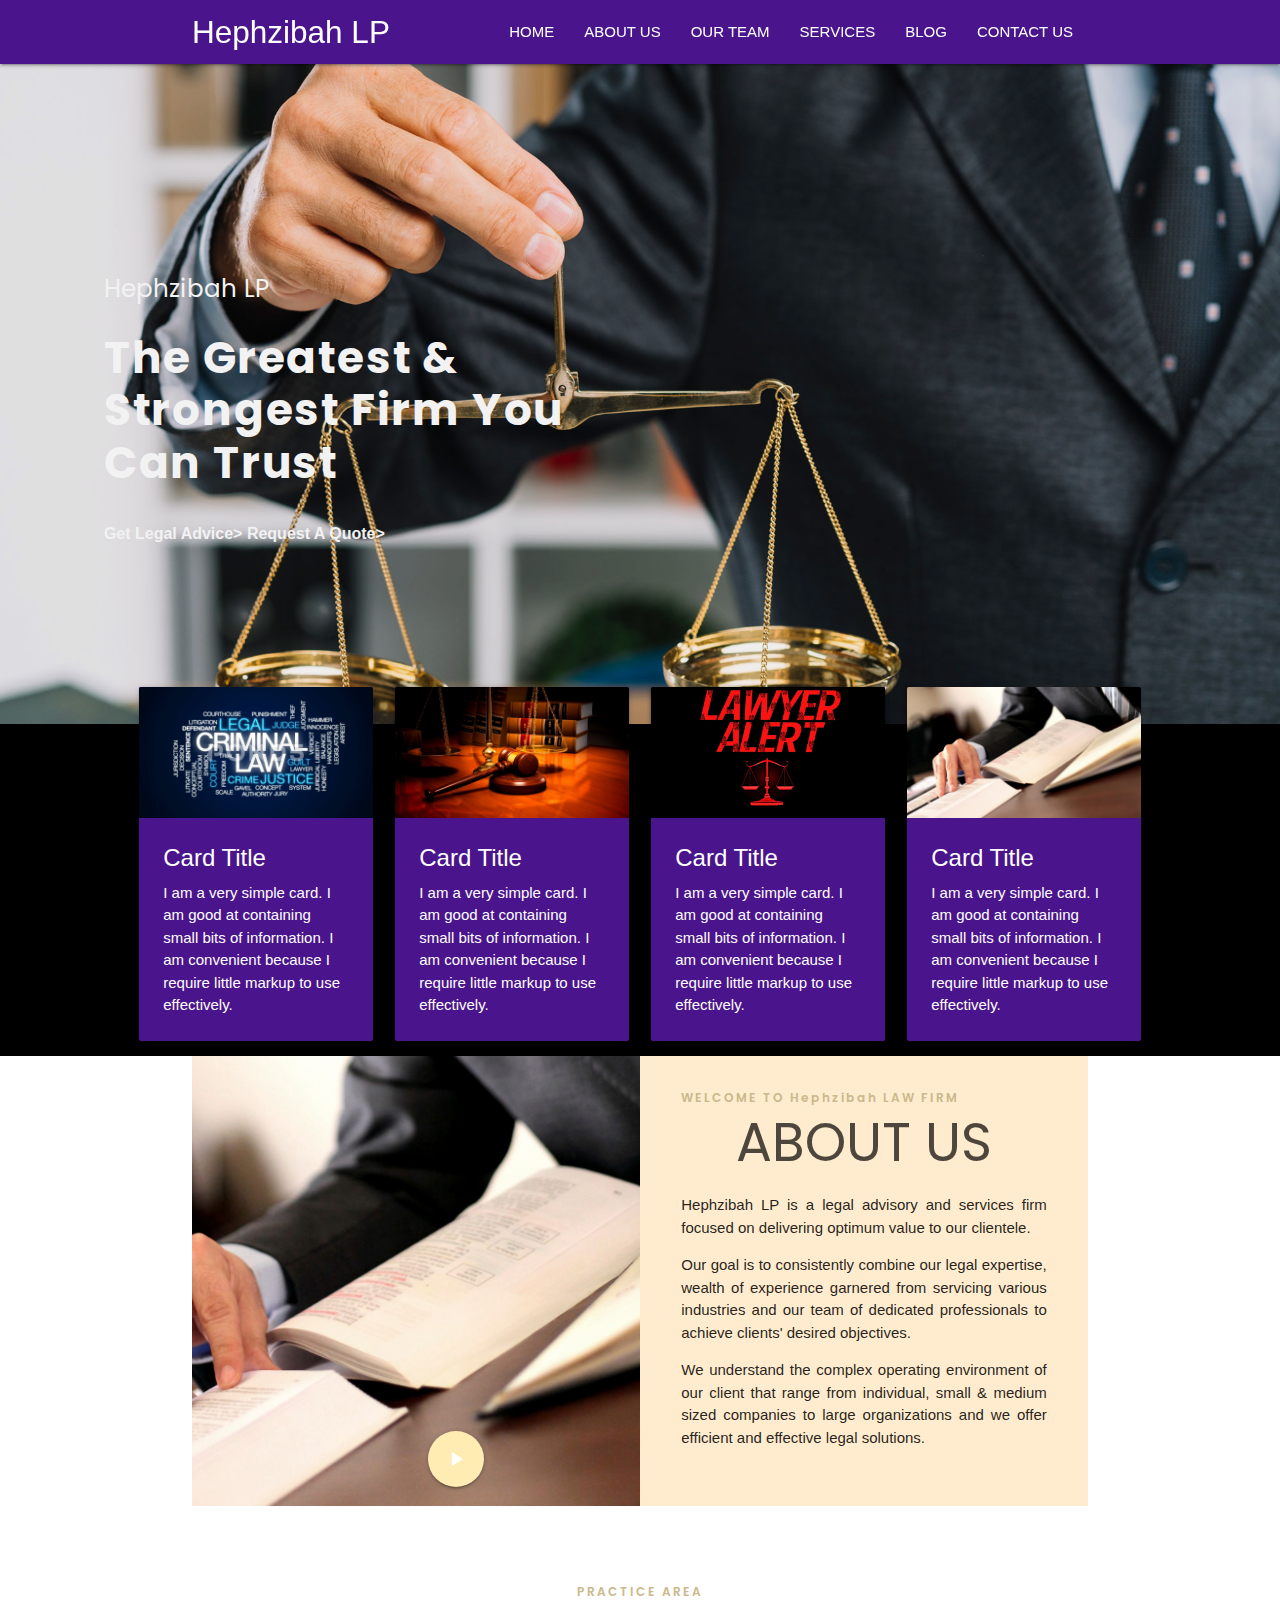
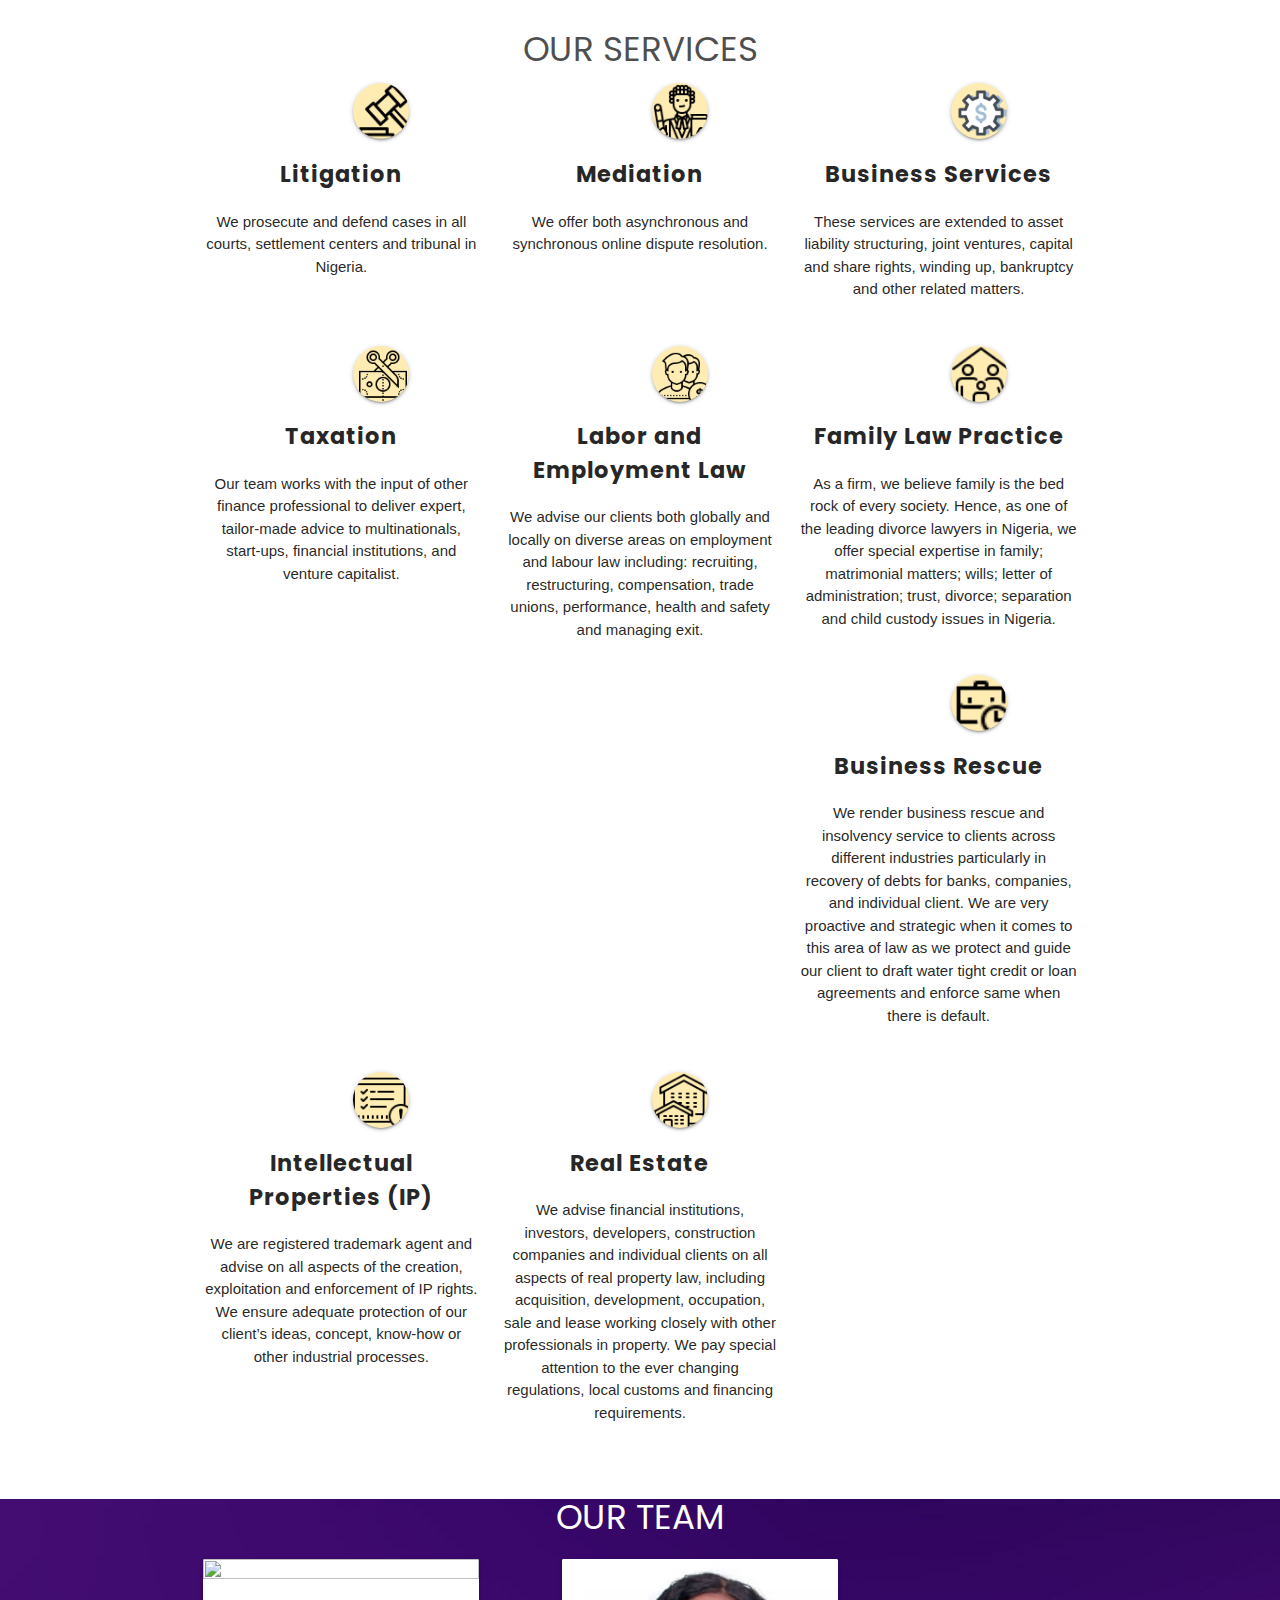
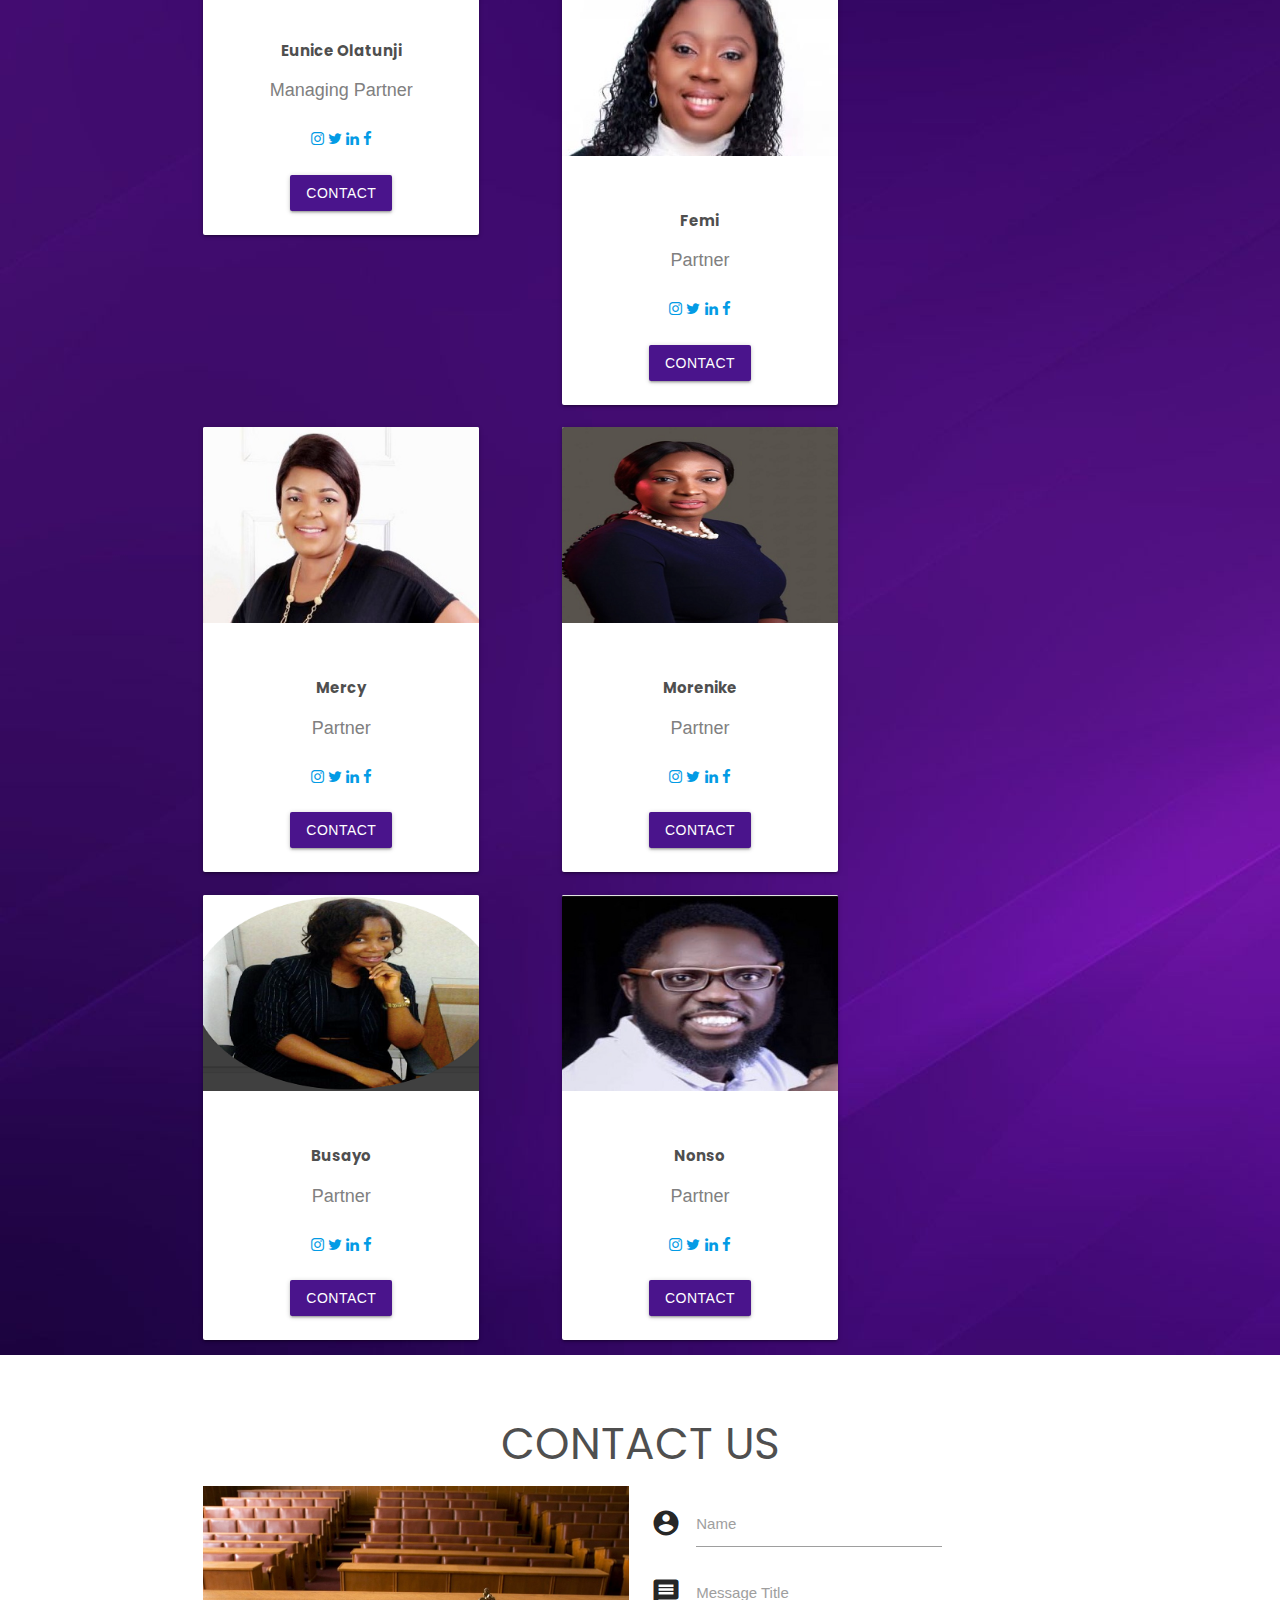
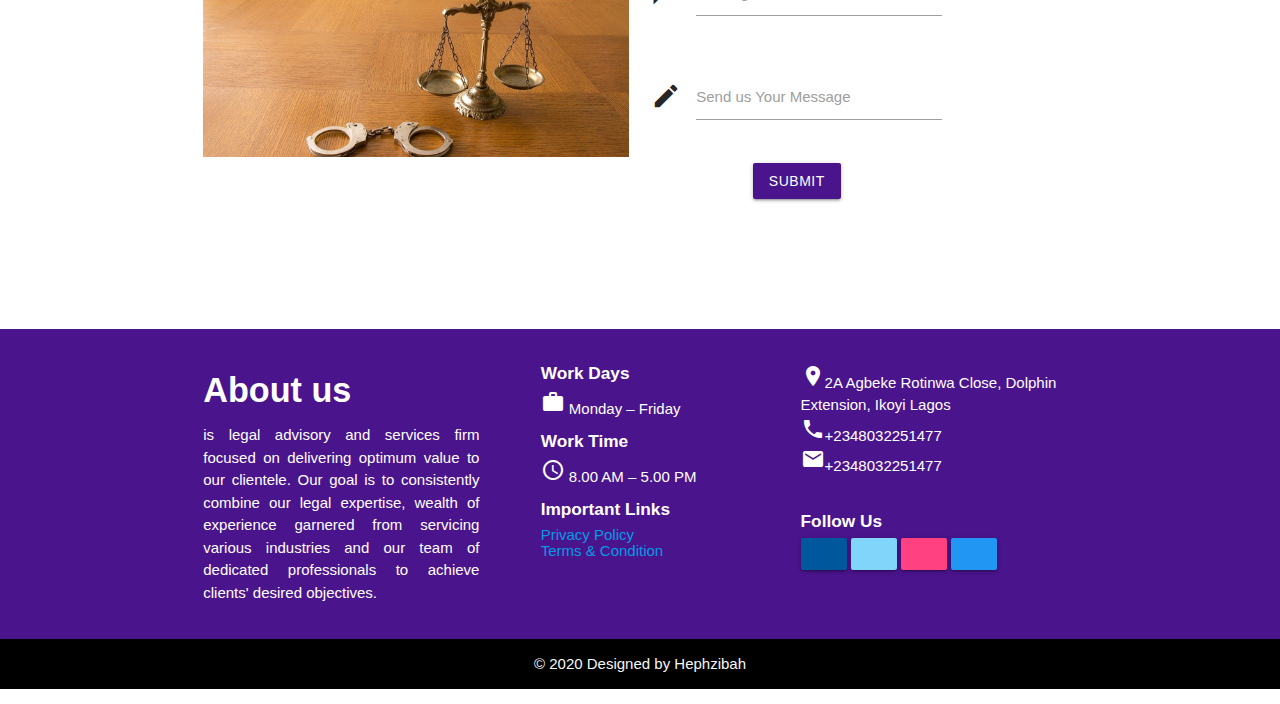
==== index.html @ b4ff2aa0 "name change" ====
<!DOCTYPE html>
<html lang="en">
<head>
    <meta charset="UTF-8">
    <meta name="viewport" content="width=device-width, initial-scale=1.0">
    <title>Hephzibah LP</title>

    <link rel="stylesheet" href="https://cdnjs.cloudflare.com/ajax/libs/materialize/1.0.0/css/materialize.min.css">
    <link href="https://fonts.googleapis.com/icon?family=Material+Icons" rel="stylesheet">
    <!-- <link href="https://fonts.googleapis.com/css?family=Roboto:300,400,500,700" rel="stylesheet"> -->
    <link rel="stylesheet" href="https://use.fontawesome.com/releases/v5.4.1/css/all.css" integrity="sha384-5sAR7xN1Nv6T6+dT2mhtzEpVJvfS3NScPQTrOxhwjIuvcA67KV2R5Jz6kr4abQsz" crossorigin="anonymous">
    <link rel="stylesheet" href="style.css">
    <link rel="stylesheet" href="https://cdnjs.cloudflare.com/ajax/libs/font-awesome/4.7.0/css/font-awesome.min.css">
</head>
<body>
    <!--nav header-->
    <div class="navbar-fixed">
        <nav class="#4a148c purple darken-4">
            <div class="nav-wrapper container">
                <a href="#!" class="brand-logo">Hephzibah LP</a>
                <a href="#" data-target="mobile-demo" class="sidenav-trigger "><i class="material-icons">menu</i></a>
                <ul id="nav-mobile" class="right hide-on-med-and-down">
                    <li><a href="#">HOME</a></li>
                    <li><a href="#">ABOUT US</a></li>
                    <li><a href="#">OUR TEAM </a></li>
                    <li><a href="#">SERVICES</a></li>
                    <li><a href="#">BLOG</a></li>
                    <li><a href="#">CONTACT US</a></li>

                </ul>
            </div>
            <!--nav-extended-->
            <!-- <div class="nav-content container">
                <ul >
                  <li><a href="#test1"><i class="material-icons">location-on</i></a></li>
                  
                </ul>
              </div> -->
        </nav>
    </div>
<!--sidenav menu-->
    <ul id="mobile-demo" class="sidenav #f3e5f5 purple lighten-5 grey-text">
        <li><a href="#">HOME</a></li>
        <li><a href="#">ABOUT US</a></li>
        <li><a href="#">OUR TEAM </a></li>
        <li><a href="#">SERVICES</a></li>
        <li><a href="#">BLOG</a></li>
        <li><a href="#">CONTACT US</a></li>
    </ul>

    <header>
        <div class="overlay">
        </div>
        <div class="row">
            <div class="col s12 m12 l6 left-align">
                <div class="subheading white-text">
                <h5 >Hephzibah LP</h5>
                <h3 id="subhead">The Greatest & Strongest Firm You Can Trust</h3>
            </div>

            <h5 class="quote white-text">Get Legal Advice>    <span>Request A Quote> </span></h5>
            
            </div>
        </div> 

    <!--section: for address and contacts-->
    </header>

    <section id="adds"> 

        <div class="row" id="cost">
            <div class="col s12 m12 l3">
                <div class="card #4a148c purple darken-4">
                    <div class="card-image">
                        <img src="img/criminal.jpg" width="2%">
                      </div>
                    <div class="card-content white-text">
                       <span class="card-title">Card Title</span>
                        <p>I am a very simple card. I am good at containing small bits of information.
                        I am convenient because I require little markup to use effectively.</p>
                      </div>
                </div>
           
            </div>

            <div class="col s12 m12 l3">
                <div class="card #4a148c purple darken-4">
                    <div class="card-image">
                        <img src="img/stamp.jpg" width="2%">
                      </div>
                    <div class="card-content white-text">
                        
                          <span class="card-title">Card Title</span>
                        <p>I am a very simple card. I am good at containing small bits of information.
                        I am convenient because I require little markup to use effectively.</p>
                      </div>
                </div>
            </div>

            <div class="col s12 m12 l3">
                <div class="card #4a148c purple darken-4">
                    <div class="card #4a148c purple darken-4">
                        <div class="card-image">
                            <img src="img/lawyer.jpg" width="2%">
                          </div>
                        <div class="card-content white-text">
                            
                              <span class="card-title">Card Title</span>
                            <p>I am a very simple card. I am good at containing small bits of information.
                            I am convenient because I require little markup to use effectively.</p>
                          </div>
                    </div>
                </div>

            </div>

            <div class="col s12 m12 l3">
                <div class="card #4a148c purple darken-4">
                    <div class="card-image">
                        <img src="img/hez2.jpg" width="2%">
                      </div>
                    <div class="card-content white-text">
                        <span class="card-title">Card Title</span>
                        <p>I am a very simple card. I am good at containing small bits of information.
                        I am convenient because I require little markup to use effectively.</p>
                      </div>
                </div>
            </div>
        </div>
    </section>


    <section class="section scrollspy" id="about">

        <div class="row container">
            <div class="col s12 m6 l6 " id="test">
                <a class="btn-floating btn-large waves-effect waves-light  #ffecb3 amber lighten-4 hoverable" id="media"><i class="material-icons">play_arrow</i></a>
            <!-- <p>Hi, I'm a web developer, passionate about creating and developing web interfaces.  I have months of experience in this area of work, with quality projects.</p>          -->
            <!-- <div class=""><img src="img/back.jpg" alt="" class="responsive-img hoverable" width="100%" class="center-align"></div> -->
            </div>
            
            <div class="col s12 m6 l6 " id="test2" >
                <div id="about2">
                <div id="sub"><span>WELCOME TO  Hephzibah LAW FIRM <span></div>
                <div id="about3" class="center-align"><h2>ABOUT US</h2></div>   
                
                <p id="paragraph" >Hephzibah LP is a legal advisory and services firm focused on delivering optimum value to our clientele. </p>

                <p id="paragraph">Our goal is to consistently combine our legal expertise, wealth of experience garnered from servicing various industries and our team of dedicated professionals to achieve clients' desired objectives.</p>
                
                <p id="paragraph">We understand the complex operating environment of our client that range from individual, small & medium sized companies to large organizations and we offer efficient and effective legal solutions.</p>
                
                <!-- <div ><span id="lower" > <img src="img/lawyer.png" width="30px", height="30px" > <img src="img/icons8-law-100.png" width="30px", height="30px"> <img src="img/bail.png" width="30px", height="30px"></span></div> -->
            </div>
            
            </div>

            
        </div>
    </section>

    <section>
        <div class="container center-align" id="practice" ><p>PRACTICE AREA <span></p> </div>
            <div class="container center-align" id="practice2" ><h4>OUR SERVICES</h4></div> 
            <div class="row container">
                <div class="col s12 m6 l4 job" >
                    <a class="btn-floating btn-large waves-effect waves-light #ffecb3 amber lighten-4 center-align" id="jobs"><img src="img/trial.png" width="60px", height="60px" ></a>
                    <p id="job-title">Litigation</p>
                    <!-- <p>The Firm’s Dispute Management and Resolution team is comprised  of seasoned advocates and our focus and approach are strategically aimed at meeting our clients’ needs and goal. We prosecute and defend cases in all courts, settlement centers and tribunal in Nigeria. </p>
                    <p>We always consider the option of obtaining a commercially favorable settlement for the client, hence matters that can be resolved outside courtroom are resolved through mediation and or arbitration as the case may dictate.  A fairly large amount of cases are resolved by negotiated settlement. We work to ensure that  disputes arising from the business commercial activities and family related matters are resolved with minimal expenditure of time and financial resources by our clients.</p> -->
                    <p id="paragraph2">We prosecute and defend cases in all courts, settlement centers and tribunal in Nigeria. </p>
                </div>

                <div class="col s12 m6 l4 job">
                    <a class="btn-floating btn-large waves-effect waves-light #ffecb3 amber lighten-4 center-align" id="jobs"><img src="img/lawyer.png" width="60px", height="60px" ></a>
                    <p id="job-title">Mediation </p>
                    <p id="paragraph2">We offer both asynchronous and synchronous online dispute resolution.</p>
                </div>

                <div class="col s12 m6 l4 job">
                    <a class="btn-floating btn-large waves-effect waves-light #ffecb3 amber lighten-4 center-align" id="jobs"><img src="img/business.png" width="60px", height="60px" ></a>
                    <p id="job-title">Business Services</p>
                    <p id="paragraph2">These services are extended to asset liability structuring, joint ventures, capital and share rights, winding up, bankruptcy and other related matters.</p>
                </div>

                <div class="col s12 m6 l4 job">
                    <a class="btn-floating btn-large waves-effect waves-light #ffecb3 amber lighten-4 center-align" id="jobs"><img src="img/tax.png" width="60px", height="60px" ></a>
                    <p id="job-title">Taxation</p>
                    <p id="paragraph2">Our team works with the input of other finance professional to deliver expert, tailor-made advice to multinationals, start-ups, financial institutions, and venture capitalist. </p>
                </div>

                <div class="col s12 m6 l4 job">
                    <a class="btn-floating btn-large waves-effect waves-light #ffecb3 amber lighten-4 center-align" id="jobs"><img src="img/employment.png" width="60px", height="60px" ></a>
                    <p id="job-title">Labor and Employment Law</p>
                    <p id="paragraph2">We advise our clients both globally and locally on diverse areas on employment and labour law including: recruiting, restructuring, compensation, trade unions, performance, health and safety and managing exit. </p>
                </div>

                <div class="col s12 m6 l4 job">
                    <a class="btn-floating btn-large waves-effect waves-light #ffecb3 amber lighten-4 center-align" id="jobs"><img src="img/family.png" width="60px", height="60px" ></a>
                    <p id="job-title">Family Law Practice</p>
                    <p id="paragraph2">As a firm, we believe family is the bed rock of every society. Hence, as one of the leading divorce lawyers in Nigeria,  we offer special expertise in family; matrimonial matters; wills; letter of administration; trust, divorce; separation and child custody issues in Nigeria.  </p>
                </div>

                <div class="col s12 m6 l4 job">
                    <a class="btn-floating btn-large waves-effect waves-light #ffecb3 amber lighten-4 center-align" id="jobs"><img src="img/businesss_rescue.png" width="60px", height="60px" ></a>
                    <p id="job-title">Business Rescue</p>
                    <p id="paragraph2">We render business rescue and insolvency service to clients across different industries particularly in recovery of debts for banks, companies, and individual client.  We are very proactive and strategic when it comes to this area of law as we protect and guide our client to draft water tight credit or loan agreements and enforce same when there is default. </p>
                </div>

                <div class="col s12 m6 l4 job">
                    <a class="btn-floating btn-large waves-effect waves-light #ffecb3 amber lighten-4 center-align" id="jobs"><img src="img/intellectual_property.png" width="60px", height="60px" ></a>
                    <p id="job-title">Intellectual Properties (IP)</p>
                    <p id="paragraph2">We are registered trademark agent and advise on all aspects of the creation, exploitation and enforcement of IP rights. We ensure adequate protection of our client’s ideas, concept, know-how or other industrial processes.</p>
                </div>
               
                <div class="col s12 m6 l4 job">
                    <a class="btn-floating btn-large waves-effect waves-light #ffecb3 amber lighten-4 center-align" id="jobs"><img src="img/real_estate.png" width="60px", height="60px" ></a>
                    <p id="job-title">Real Estate</p>
                    <p id="paragraph2">We advise financial institutions, investors, developers, construction companies and individual clients on all aspects of real property law, including acquisition, development, occupation, sale and lease working closely with other professionals in property. We pay special attention to the ever changing regulations, local customs and financing requirements. </p>
                </div>
            </div>

</section>

<section id="team">

    <div class="container center-align white-text" id="practice2"  ><h4>OUR TEAM</h4></div> 
    <div class="row container">
        <div class="col s12 l4" id="card1">
            <div class="card">
                <div class="card-image">
                    <img src="img/eunice.JPG" alt="" id="photo">
                </div>
                <div class="card-content">
                    
                    <p id="practice2">Eunice Olatunji</p>
                    <p class="title">Managing Partner</p>
                    <div style="margin: 24px 0;">
                        <a href="#"><i class="fa fa-instagram social" aria-hidden="true"></i></a> 
                        <a href="#"><i class="fa fa-twitter"></i></a>  
                        <a href="#"><i class="fa fa-linkedin"></i></a>  
                        <a href="#"><i class="fa fa-facebook"></i></a> 
                    </div>
                    <p class="btn #4a148c purple darken-4">Contact</p>
                </div>
                

            </div>
        </div>

        <div class="col s12 l4" id="card1">
            <div class="card">
                <div class="card-image">
                    <img src="img/eunice.jpg" alt=""  id="photo">
                </div>
                <div class="card-content">
                    
                    <p id="practice2">Femi</p>
                    <p class="title">Partner</p>
                    <div style="margin: 24px 0;">
                        <a href="#"><i class="fa fa-instagram social" aria-hidden="true"></i></a> 
                        <a href="#"><i class="fa fa-twitter"></i></a>  
                        <a href="#"><i class="fa fa-linkedin"></i></a>  
                        <a href="#"><i class="fa fa-facebook"></i></a> 
                    </div>
                    <p class="btn #4a148c purple darken-4">Contact</p>
                </div>
                

            </div>
        </div>


        <div class="col s12 l4" id="card1">
            <div class="card">
                <div class="card-image">
                    <img src="img/mercy.jpeg" alt=""  id="photo">
                </div>
                <div class="card-content">
                    
                    <p id="practice2">Mercy</p>
                    <p class="title">Partner</p>
                    <div style="margin: 24px 0;">
                        <a href="#"><i class="fa fa-instagram social" aria-hidden="true"></i></a> 
                        <a href="#"><i class="fa fa-twitter"></i></a>  
                        <a href="#"><i class="fa fa-linkedin"></i></a>  
                        <a href="#"><i class="fa fa-facebook"></i></a> 
                    </div>
                    <p class="btn #4a148c purple darken-4">Contact</p>
                </div>
                

            </div>
        </div>


        <div class="col s12 l4" id="card1">
            <div class="card">
                <div class="card-image">
                    <img src="img/another.png" alt=""  id="photo">
                </div>
                <div class="card-content">
                    
                    <p id="practice2">Morenike</p>
                    <p class="title">Partner</p>
                    <div style="margin: 24px 0;">
                        <a href="#"><i class="fa fa-instagram social" aria-hidden="true"></i></a> 
                        <a href="#"><i class="fa fa-twitter"></i></a>  
                        <a href="#"><i class="fa fa-linkedin"></i></a>  
                        <a href="#"><i class="fa fa-facebook"></i></a> 
                    </div>
                    <p class="btn #4a148c purple darken-4">Contact</p>
                </div>
                

            </div>
        </div>

        <div class="col s12 l4" id="card1">
            <div class="card">
                <div class="card-image">
                    <img src="img/busayo.png" alt=""  id="photo">
                </div>
                <div class="card-content">
                    
                    <p id="practice2">Busayo</p>
                    <p class="title">Partner</p>
                    <div style="margin: 24px 0;">
                        <a href="#"><i class="fa fa-instagram social" aria-hidden="true"></i></a> 
                        <a href="#"><i class="fa fa-twitter"></i></a>  
                        <a href="#"><i class="fa fa-linkedin"></i></a>  
                        <a href="#"><i class="fa fa-facebook"></i></a> 
                    </div>
                    <p class="btn #4a148c purple darken-4">Contact</p>
                </div>
                

            </div>
        </div>

        <div class="col s12 l4" id="card1">
            <div class="card">
                <div class="card-image">
                    <img src="img/nonso1.jpeg" alt=""  id="photo">
                </div>
                <div class="card-content">
                    
                    <p id="practice2">Nonso</p>
                    <p class="title">Partner</p>
                    <div style="margin: 24px 0;">
                        <a href="#"><i class="fa fa-instagram social" aria-hidden="true"></i></a> 
                        <a href="#"><i class="fa fa-twitter"></i></a>  
                        <a href="#"><i class="fa fa-linkedin"></i></a>  
                        <a href="#"><i class="fa fa-facebook"></i></a> 
                    </div>
                    <p class="btn #4a148c purple darken-4">Contact</p>
                </div>
                

            </div>
        </div>

    </div>

</section>

<!-- <section  id="about" class="section scrollspy" id="blog">
    <div class="container">
       <h3 class="center-align white-text"> Blog Post</h3>
   
               <div class="row">
   
                   <div class="col s12 m6 l6"> 
                   <img src="img/court.jpg" width="70%"> </br>
                    <h5> <a href="#" class="black-text">Blog Post 1: A sneak peek into real estate in Nigeria </a></h5>
               
                   </div>
   
   
                   <div class="col s12 m6 l6"> 
                   <img src="img/hp2.jpg" width="70%"> </br>
                    <h5> <a href="#" class="black-text">Blog Post 2: How to Maintain your New Space </a></h5>
               
                   </div>
                   
           </div>
    
    </div>
   
   </section> -->



<section class="section scrollspy" id="contact">

    <div class="row container">
        <div class="container center">
        <div id="practice2"><h3>CONTACT US</h3></div>

        </div>
        <div class="col s12 m6 l6 ">
          <div class=""><img src="img/court.jpg" alt="" class="responsive-img hoverable" width="100%" height="100%" ></div> <br/>
        </div>
    

        <form action="add.php" method="POST">
            <div class="row container">
                    <div class="input-field col s12 l6 container">
                    <i class="material-icons prefix">account_circle</i>
                    <input name="title" type="text" value="">
                    <label for="first_name">Name</label>
                    
                    <div class="row">
                        <div class="input-field col s11 l12">
                            <i class="material-icons prefix">message</i>
                        <input name="message_title" type="text" value="">
                        <label for="text">Message Title</label>
                        </div>
                    </div>

                    <!-- <div class="row">
                        <div class="input-field col s11 l12">
                            <i class="material-icons prefix">build</i>
                        <input name="project" type="text" value="">
                        <label for="text">Project</label>
                        </div>
                    </div> -->
                    
                    <div class="row">
                        <div class="input-field col s11 l12">
                            <i class="material-icons prefix">mode_edit</i>
                            <input name="message" class="materialize-textarea" value=""></input>
                            <label for="textarea1">Send us Your Message</label>
                        </div>
                    </div>
                    <div class="center" id="submit">
				<input type="submit" name="submit" value="Submit" class="btn #4a148c purple darken-4">
			</div>
                    <!-- <div class="container"><a class="waves-effect waves-light btn red"  name="submit" type="submit">SEND MESSAGE</a></div> -->
            </div>
        </form>
    
    </div>





</section>
<!--footer-->
<section class="section scrollspy">
    <footer class="page-footer #4a148c purple darken-4">
        <div class="container">
            <div class="row">
                <div class="col s6 m6 l4">
                    <h4 class="white-text"><b>About us</b></h4>
                    <p style="text-align: justify;">is legal advisory and services firm focused on delivering optimum value to our clientele. Our goal is to consistently combine our legal expertise, wealth of experience garnered from servicing various industries and our team of dedicated professionals to achieve clients' desired objectives.
                    </p>
                       

                </div>
                <div class="col l4  m6 s12" id="foot1">
                    <ul>
                        <h6><b> Work Days</b></h6> 
                        <i class="material-icons prefix" id="">work</i> 
                        <span>Monday – Friday</span>

                        <h6><b> Work Time</b></h6>
                        <i class="material-icons prefix" id="">access_time</i> 
                        <span>8.00 AM – 5.00 PM</span>

                        <h6><b>Important Links</b></h6>
                        <p style="line-height: 1px;"><a href="privacy.html">Privacy Policy</a></p>
                        <p style="line-height: 1px;"><a href="terms-condition.html">Terms & Condition</a></p>
                    </ul>
                    
                </div>
                

                <div class="col l4  m6 s12">
                    
                    <ul>
                    
                    <li><i class="material-icons prefix">place</i>2A Agbeke Rotinwa Close, Dolphin Extension, Ikoyi Lagos</li>
                    <li><i class="material-icons prefix">call</i>+2348032251477</li>
                    <li><i class="material-icons prefix">email</i>+2348032251477</li>
                    <br/>

                    <div class="">
                        <h6><b>Follow Us</b></h6>
                        <!-- <li><a class="waves-red waves-light btn social dropbox"><i class="fa fa-google"></i></a></li> -->
                        <button class="btn btn-small facebook waves-light #01579b light-blue darken-4" data-provider="facebook"><i class="fab fa-facebook-f"></i></button>
                        <button class="btn btn-small twitter #81d4fa light-blue lighten-3" data-provider="twitter"><i class="fab fa-twitter"></i></button>
                        <!-- <button class="btn google #d84315 deep-orange darken-3" data-provider="google"><i class="fab fa-google"></i></button> -->
                        <button class="btn btn-small instagram #ff4081 pink accent-2" data-provider="instagram"><i class="fab fa-instagram"></i></button>
                        <button class="btn btn-small linkedin #2196f3 blue" data-provider="linkedin"><i class="fab fa-linkedin"></i></button> <br/>         
                    </div>
                    </ul>
                </div>



            </div>
        </div>
    
        <div class="footer-copyright  black">
            <p class="grey-text text-lighten-4 container center-align"> © 2020 Designed by Hephzibah </p>
        </div>
    </footer>
</section>
<!--footer end-->


    <script src="https://code.jquery.com/jquery-3.3.1.min.js"></script>
        <!-- <script src="materialize/js/jquery.js"></script> -->
        <script src="https://cdnjs.cloudflare.com/ajax/libs/materialize/1.0.0/js/materialize.min.js"></script>
<script>
    // <!--Sidenav-->
  var elem = document.querySelector('.sidenav');
  var instance = new M.Sidenav(elem, {});

  // <!--slider-->
  document.addEventListener('DOMContentLoaded', function() {
    var elems = document.querySelectorAll('.slider');
    var instances = M.Slider.init(elems, {'indicators' : false});
  });

  

</script>
</body>
</html>
---- style.css ----
@import url('https://fonts.googleapis.com/css2?family=Poppins:wght@600&display=swap');

header{
    background-image: url(img/bg_1.jpg);
    background-size: cover;
    background-position: center;
    height: 660px;
    width: 100%;
    position: relative;
    

}
@media screen and (max-width: 670px) {
    header{
        min-height: 300px;
    }
}

.overlay {
    position: absolute;
    top: 0;
    left: 0;
    right: 0;
    bottom: 0;
    content: ' ';
    opacity: .05;
    background: black ;
}

.subheading {
    padding-top: 13rem;
    font-size: 16px;
    color: rgba(255,255,255,0.9); 
    font-family: 'Poppins', sans-serif;
    font-weight: 600;
    text-decoration: white;
    padding-left: 15%;
    padding-left: 15%;
  

}

#subhead{
    color: #fff;
    line-height: 1.2;
    font-weight: 700;
    font-family: "poppins", Arial, sans-serif;
    margin-bottom: 2.4rem;
    letter-spacing: 1.8px;

}

.quote {
    padding-left: 15%;
    font-size: medium;
    font-weight: bold;
}

#cost {
    padding-left: 10%;
    padding-right: 10%;
}

#adds {
    margin-top: -3em;
    background: black;
}
#test{
    background: url(img/hez2.jpg);
    background-size: cover;
    position: relative;
    background-repeat: no-repeat;
    background-position: center;
    height: 450px;
    width: 50%;
}

#test2{
    background-color: blanchedalmond;
    background-size: cover;
    position: relative;
    background-repeat: no-repeat;
    background-position: center;
    height: 450px;
    width: 50%;
    
}

@media (max-width: 991.98px) {
#test {
    height: 500px;
    width: 100% !important;
}
}

@media (max-width: 991.98px) {
    #test2 {
        height: 500px;
        width: 100% !important;
    }
    }
#about {
    padding:0;
    margin-top:-2em;
}

#about2{
    padding-left: 2em;
    padding-top: 2em;
    padding-right: 2em;
}

#sub{
    display: inline-block;
    color: #cbb88c;
    font-size: 12px;
    font-weight: 600;
    letter-spacing: 2px;
    position: relative;
    font-family: "poppins", Arial, sans-serif;
}

@media screen and (max-width: 670px) {
    #about3{
        font-size: 28px;
    }
}

#about3 {
    font-weight: 600;
    margin-bottom: 1rem;
    line-height: 1.5;
    color: rgba(0, 0, 0, 0.7);
    display: block;
    margin-block-start: 0.83em;
    margin-block-end: 0.83em;
    margin-inline-start: 0px;
    margin-inline-end: 0px;
    font-family: "poppins", Arial, sans-serif;
    margin-top: -2rem;
}

#services {
    margin-bottom: 20px;
    width: 50%;
    display: flex !important;
}

@media screen and (max-width: 670px) {
    #services{
        width: 100px;
    }
}

#paragraph {
    font-weight: "poppins", Arial, sans-serif;;
    /* line-height: 1.5px; */
    font-weight: 500;
    text-align: justify;


}


#lower {
    padding-bottom: 2em;
    text-align: right;
}

#media {
    margin-top: 25em;
    margin-left: 15em;
    color: #cbb88c;
}


@media screen and (max-width: 670px) {
    #media{
        margin-left: 10em;
    }
}

#practice {
    color: #cbb88c;
    font-size: 12px;
    font-weight: 600;
    letter-spacing: 2px;
    position: relative;
    font-family: "poppins", Arial, sans-serif;
    padding-top: 3rem;
}

#practice2 {
    font-weight: 700;
    margin-bottom: 1rem;
    line-height: 1.5;
    color: rgba(0, 0, 0, 0.7);
    display: block;
    /* margin-block-start: 0.83em;
    margin-block-end: 0.83em;
    margin-inline-start: 0px;
    margin-inline-end: 0px; */
    font-family: "poppins", Arial, sans-serif;
    margin-top: 2rem;
}

#jobs {
    margin-left: 10em;
    margin-right: 3em;
    /* margin-bottom: 20px; */
    
    
}

.job{
    margin-bottom: 2em;
    margin-left: 2em;
}

#job-title {
    font-family: "poppins", Arial, sans-serif;
    letter-spacing: 1px;
    font-weight: 500;
    text-align: center;
    /* text-decoration: bold; */
    text-align: center !important;
    display: block;
    font-size: 1.5em;
    margin-block-start: 0.83em;
    margin-block-end: 0.83em;
    margin-inline-start: 0px;
    margin-inline-end: 0px;
    font-weight: bold;

}

#paragraph2 {
    font-weight: "poppins", Arial, sans-serif;;
    /* line-height: 1.5px; */
    font-weight: 500;
    text-align: center;



}

#card1 {
    /* box-shadow: 0 4px 8px 0 rgba(0, 0, 0, 0.2); */
    max-width: 300px;
    margin: auto;
    text-align: center;
    font-family: arial;
    margin-right: 4em;
    margin-right: 4em;
    max-height: 500px;
  }
  
  .title {
    color: grey;
    font-size: 18px;
  }

  #photo {
    width: 100%;
    height: 100%
  }

  #submit {
      padding-bottom: 3em;
  }

  #team {
      background: url(img/bac2.jpg);
  }

  #foot1 {
      padding-left: 50px;
  }
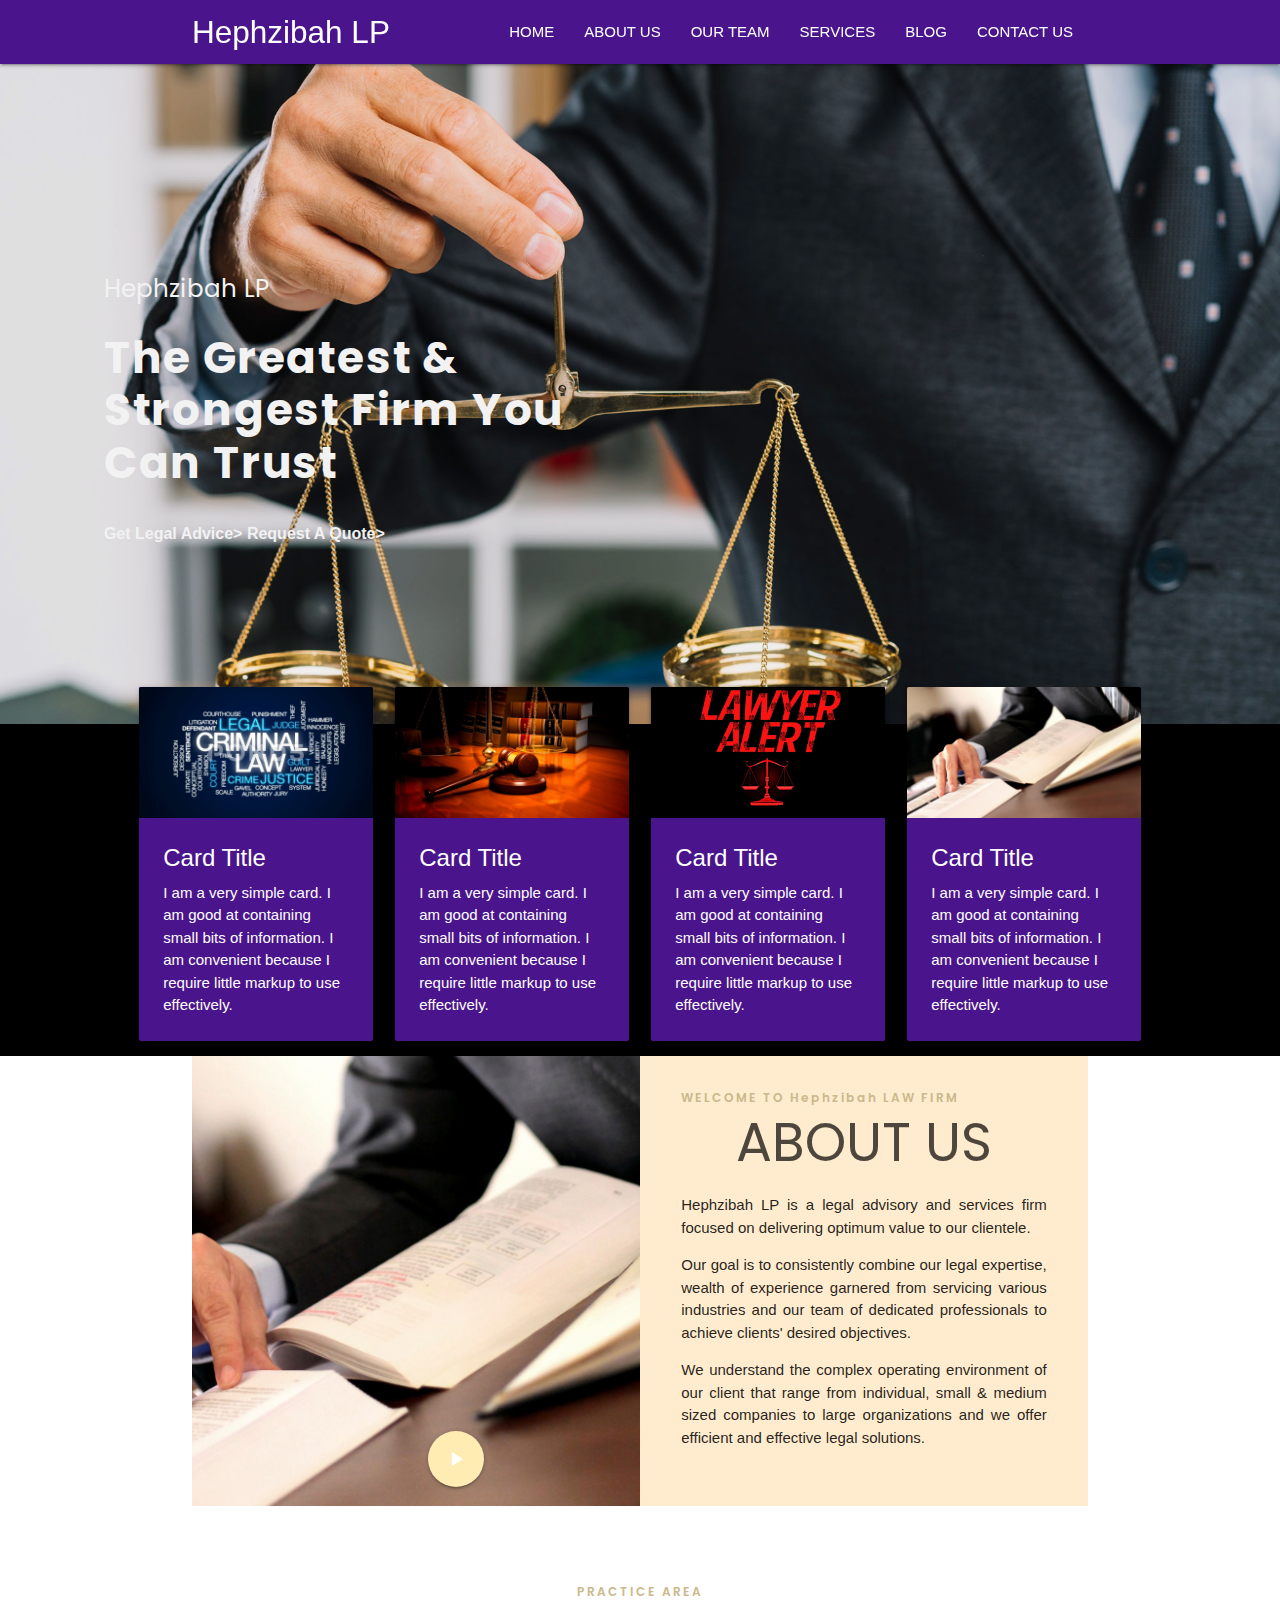
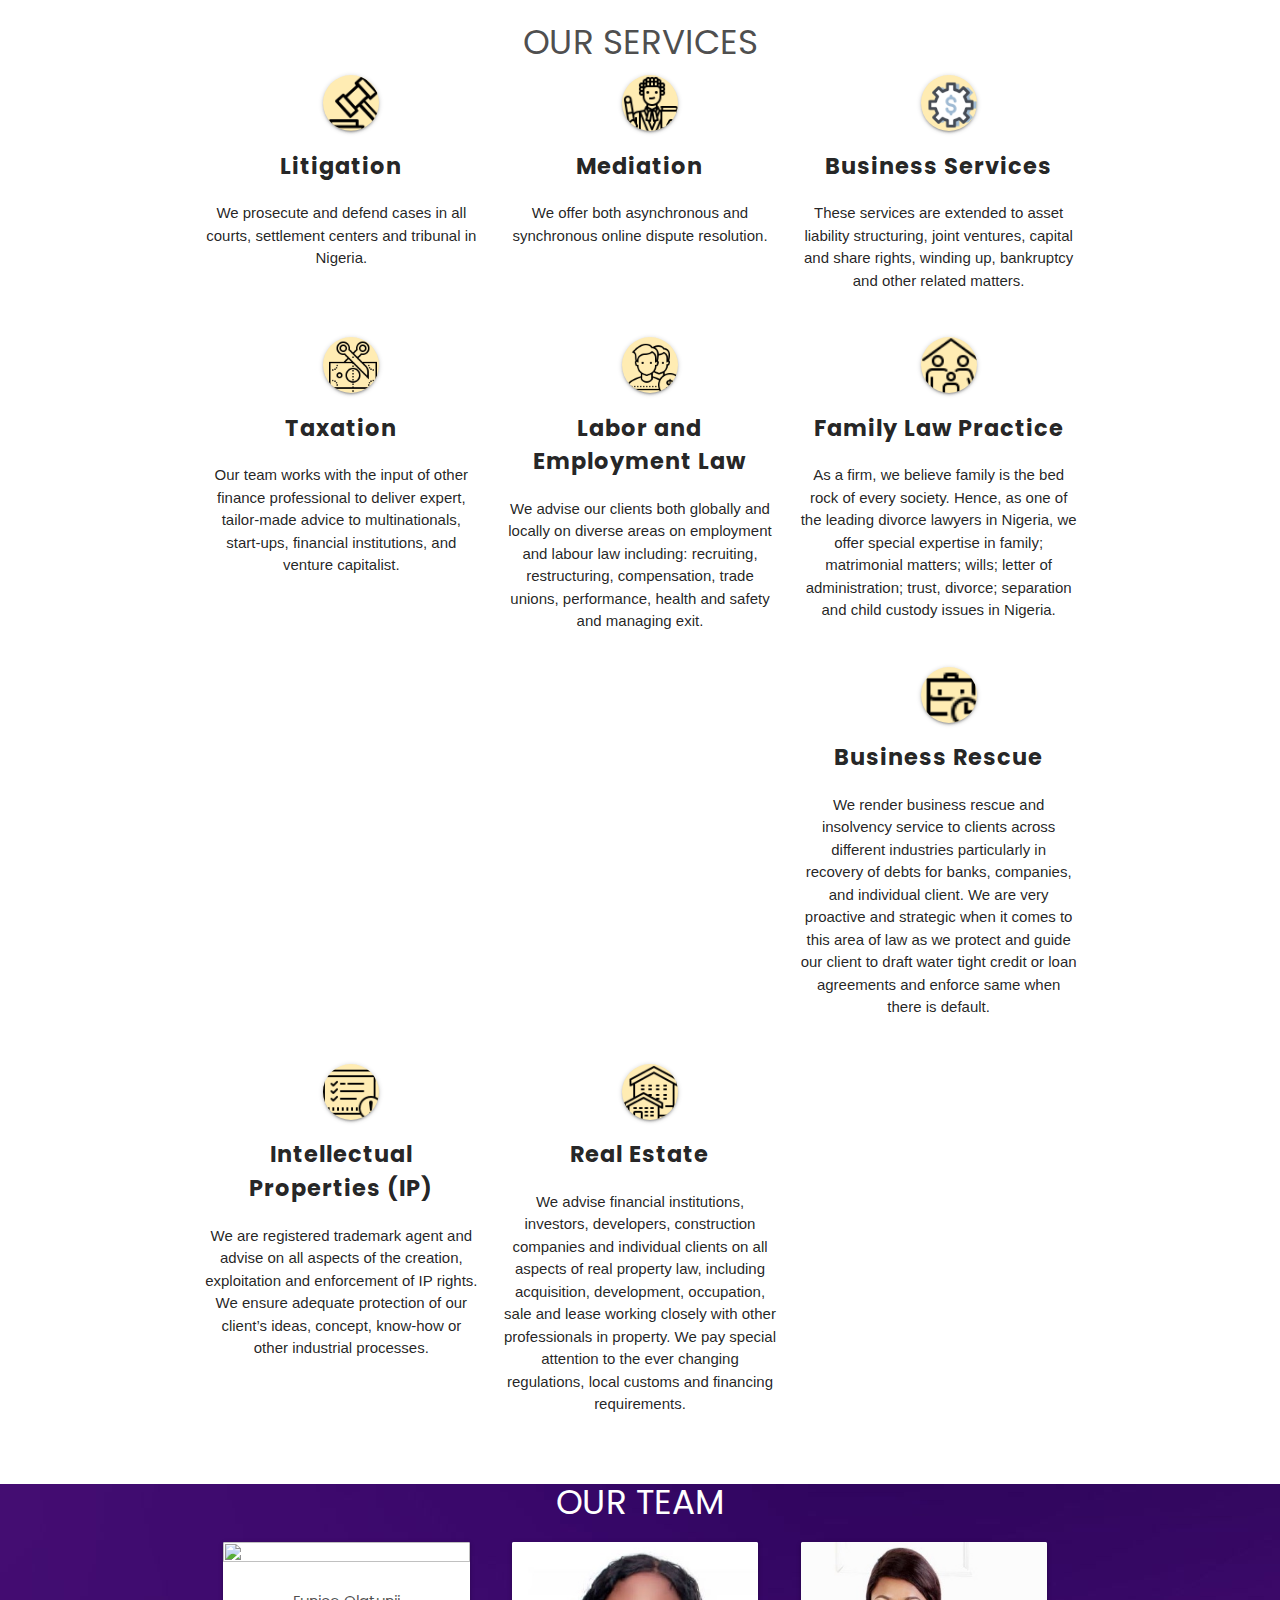
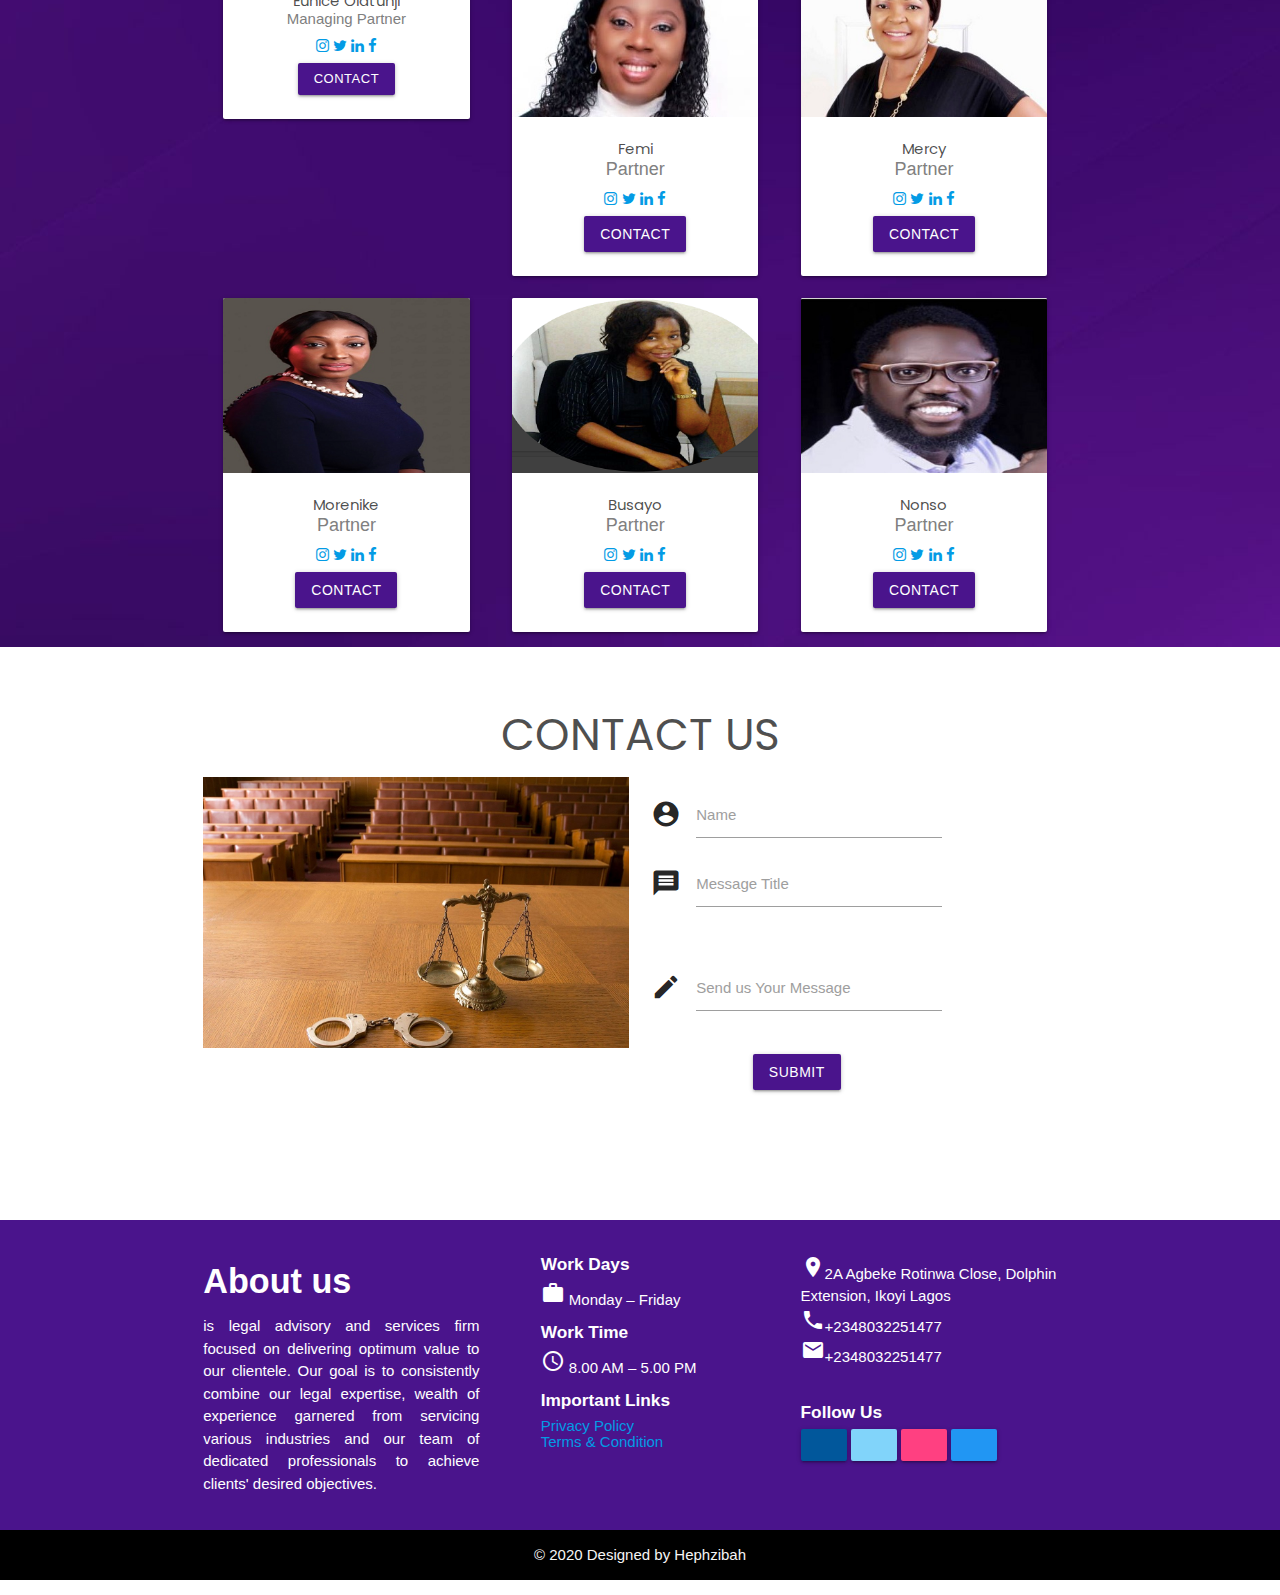
==== commit 52e0d2de: "upgraded" ====
--- a/index.html
+++ b/index.html
@@ -20,12 +20,12 @@
                 <a href="#!" class="brand-logo">Hephzibah LP</a>
                 <a href="#" data-target="mobile-demo" class="sidenav-trigger "><i class="material-icons">menu</i></a>
                 <ul id="nav-mobile" class="right hide-on-med-and-down">
-                    <li><a href="#">HOME</a></li>
-                    <li><a href="#">ABOUT US</a></li>
-                    <li><a href="#">OUR TEAM </a></li>
-                    <li><a href="#">SERVICES</a></li>
-                    <li><a href="#">BLOG</a></li>
-                    <li><a href="#">CONTACT US</a></li>
+                    <li><a href="index.html">HOME</a></li>
+                    <li><a href="#about">ABOUT US</a></li>
+                    <li><a href="#team">OUR TEAM </a></li>
+                    <li><a href="#practice">SERVICES</a></li>
+                    <li><a href="blog.html">BLOG</a></li>
+                    <li><a href="#contact">CONTACT US</a></li>
 
                 </ul>
             </div>
@@ -40,12 +40,12 @@
     </div>
 <!--sidenav menu-->
     <ul id="mobile-demo" class="sidenav #f3e5f5 purple lighten-5 grey-text">
-        <li><a href="#">HOME</a></li>
-        <li><a href="#">ABOUT US</a></li>
-        <li><a href="#">OUR TEAM </a></li>
-        <li><a href="#">SERVICES</a></li>
-        <li><a href="#">BLOG</a></li>
-        <li><a href="#">CONTACT US</a></li>
+        <li><a href="index.html">HOME</a></li>
+        <li><a href="#about">ABOUT US</a></li>
+        <li><a href="#team">OUR TEAM </a></li>
+        <li><a href="#practice">SERVICES</a></li>
+        <li><a href="blog.html">BLOG</a></li>
+        <li><a href="#contact">CONTACT US</a></li>
     </ul>
 
     <header>
@@ -234,14 +234,14 @@
                 <div class="card-content">
                     
                     <p id="practice2">Eunice Olatunji</p>
-                    <p class="title">Managing Partner</p>
-                    <div style="margin: 24px 0;">
+                    <p class="title1">Managing Partner</p>
+                    <div style="margin: 5px 0; ">
                         <a href="#"><i class="fa fa-instagram social" aria-hidden="true"></i></a> 
                         <a href="#"><i class="fa fa-twitter"></i></a>  
                         <a href="#"><i class="fa fa-linkedin"></i></a>  
                         <a href="#"><i class="fa fa-facebook"></i></a> 
                     </div>
-                    <p class="btn #4a148c purple darken-4">Contact</p>
+                    <p class="btn-small #4a148c purple darken-4">Contact</p>
                 </div>
                 
 
@@ -257,7 +257,7 @@
                     
                     <p id="practice2">Femi</p>
                     <p class="title">Partner</p>
-                    <div style="margin: 24px 0;">
+                    <div style="margin: 5px 0;">
                         <a href="#"><i class="fa fa-instagram social" aria-hidden="true"></i></a> 
                         <a href="#"><i class="fa fa-twitter"></i></a>  
                         <a href="#"><i class="fa fa-linkedin"></i></a>  
@@ -280,7 +280,7 @@
                     
                     <p id="practice2">Mercy</p>
                     <p class="title">Partner</p>
-                    <div style="margin: 24px 0;">
+                    <div style="margin: 5px 0;">
                         <a href="#"><i class="fa fa-instagram social" aria-hidden="true"></i></a> 
                         <a href="#"><i class="fa fa-twitter"></i></a>  
                         <a href="#"><i class="fa fa-linkedin"></i></a>  
@@ -303,7 +303,7 @@
                     
                     <p id="practice2">Morenike</p>
                     <p class="title">Partner</p>
-                    <div style="margin: 24px 0;">
+                    <div style="margin: 5px 0;">
                         <a href="#"><i class="fa fa-instagram social" aria-hidden="true"></i></a> 
                         <a href="#"><i class="fa fa-twitter"></i></a>  
                         <a href="#"><i class="fa fa-linkedin"></i></a>  
@@ -325,7 +325,7 @@
                     
                     <p id="practice2">Busayo</p>
                     <p class="title">Partner</p>
-                    <div style="margin: 24px 0;">
+                    <div style="margin: 5px 0;">
                         <a href="#"><i class="fa fa-instagram social" aria-hidden="true"></i></a> 
                         <a href="#"><i class="fa fa-twitter"></i></a>  
                         <a href="#"><i class="fa fa-linkedin"></i></a>  
@@ -347,7 +347,7 @@
                     
                     <p id="practice2">Nonso</p>
                     <p class="title">Partner</p>
-                    <div style="margin: 24px 0;">
+                    <div style="margin: 5px 0;">
                         <a href="#"><i class="fa fa-instagram social" aria-hidden="true"></i></a> 
                         <a href="#"><i class="fa fa-twitter"></i></a>  
                         <a href="#"><i class="fa fa-linkedin"></i></a>  
--- a/style.css
+++ b/style.css
@@ -191,9 +191,9 @@
 }
 
 #practice2 {
-    font-weight: 700;
-    margin-bottom: 1rem;
-    line-height: 1.5;
+    font-weight: 400;
+    margin-bottom: rem;
+    line-height: 1;
     color: rgba(0, 0, 0, 0.7);
     display: block;
     /* margin-block-start: 0.83em;
@@ -201,11 +201,11 @@
     margin-inline-start: 0px;
     margin-inline-end: 0px; */
     font-family: "poppins", Arial, sans-serif;
-    margin-top: 2rem;
+    margin-top: rem;
 }
 
 #jobs {
-    margin-left: 10em;
+    margin-left: 8em;
     margin-right: 3em;
     /* margin-bottom: 20px; */
     
@@ -246,20 +246,32 @@
 
 #card1 {
     /* box-shadow: 0 4px 8px 0 rgba(0, 0, 0, 0.2); */
-    max-width: 300px;
+    /* max-width: 300px; */
     margin: auto;
     text-align: center;
     font-family: arial;
-    margin-right: 4em;
-    margin-right: 4em;
-    max-height: 500px;
+    /* margin-right: 4em;
+    margin-right: 4em; */
+    /* max-height: 500px; */
+    width: 30%;
+    height: 30%;
+    margin-left: 20px;
   }
   
+/* .card{
+    width: 70%;
+    height: 50%;
+} */
+
   .title {
     color: grey;
     font-size: 18px;
   }
 
+  .title1 {
+    color: grey;
+    font-size: 15px;
+  }
   #photo {
     width: 100%;
     height: 100%
@@ -275,4 +287,74 @@
 
   #foot1 {
       padding-left: 50px;
-  }+  }
+
+  .px-1{
+    padding-left: 5px;
+    padding-right: 5px;
+}
+
+.display-1{
+    font-size: 16px;
+}
+
+.display-2{
+    font-size: 13px;
+    inline-size: .5px;
+}
+.post-footer .post-author{
+    position: relative;
+    margin-top: 4em;
+    background-color: var(--light);
+}
+
+.post-footer .post-author::after{
+    background-color: white;
+    content: '';
+    position: absolute;
+    top: 0;
+    left: 0;
+    right: 0;
+    height: 4em;
+    z-index: 0;
+}
+
+.post-footer .post-author .author-avatar{
+    margin: 0 auto;
+    margin-bottom: 1em;
+    position: inherit;
+    z-index: 1;
+}
+
+.post-footer .post-comments .reply{
+    padding-left: 7em;
+}
+
+.form-control{
+    width: 100%;
+    border: 2px solid var(--border);
+    padding: 1em;
+    font-size: 18px;
+    margin-right: 10px;
+    font-family: 'Poppins', sans-serif;
+}
+
+#next 
+{
+    margin-left: 12em;
+    padding-left: 3em;
+
+}
+
+#indent {
+    padding-left: 3em;
+    padding-right: 2em;
+}
+
+#indent2{
+    padding-left: 4em;
+    padding-right: 4em;
+}
+.test {
+    margin-top: 0.5px;
+}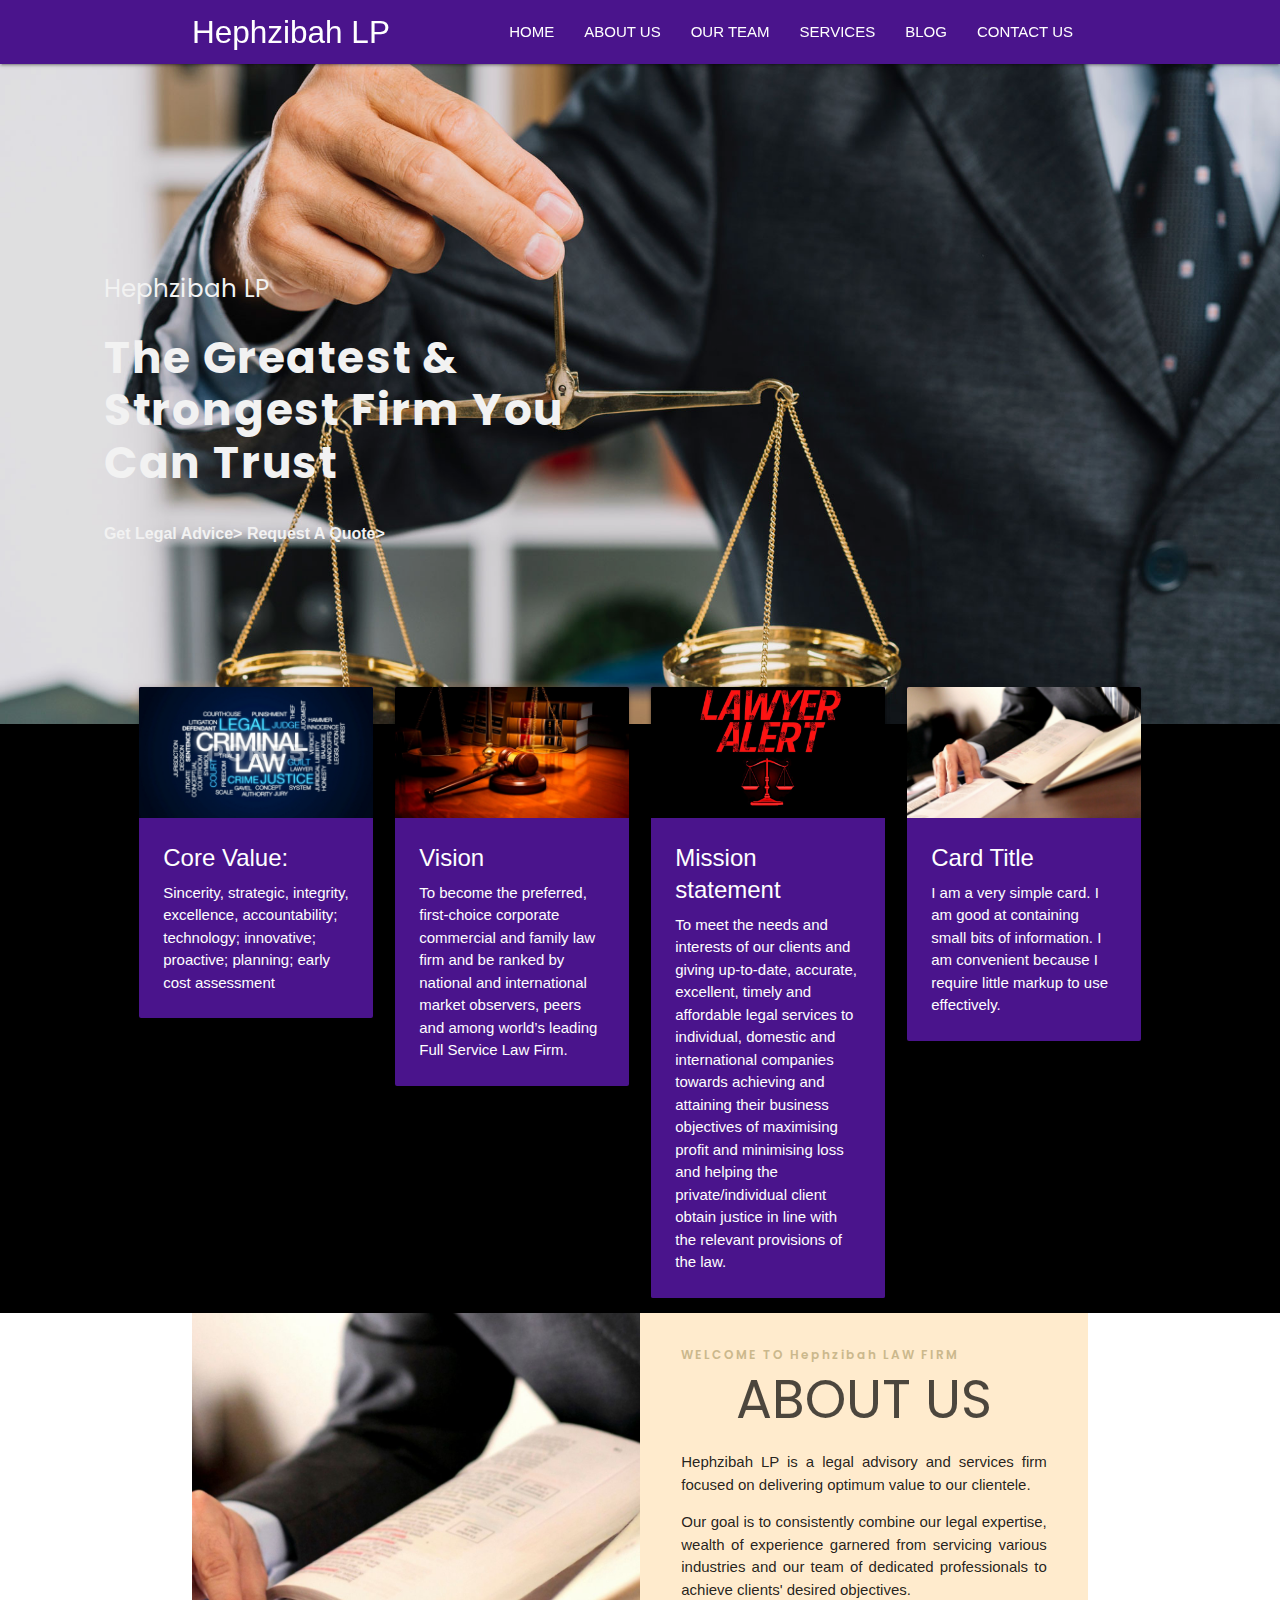
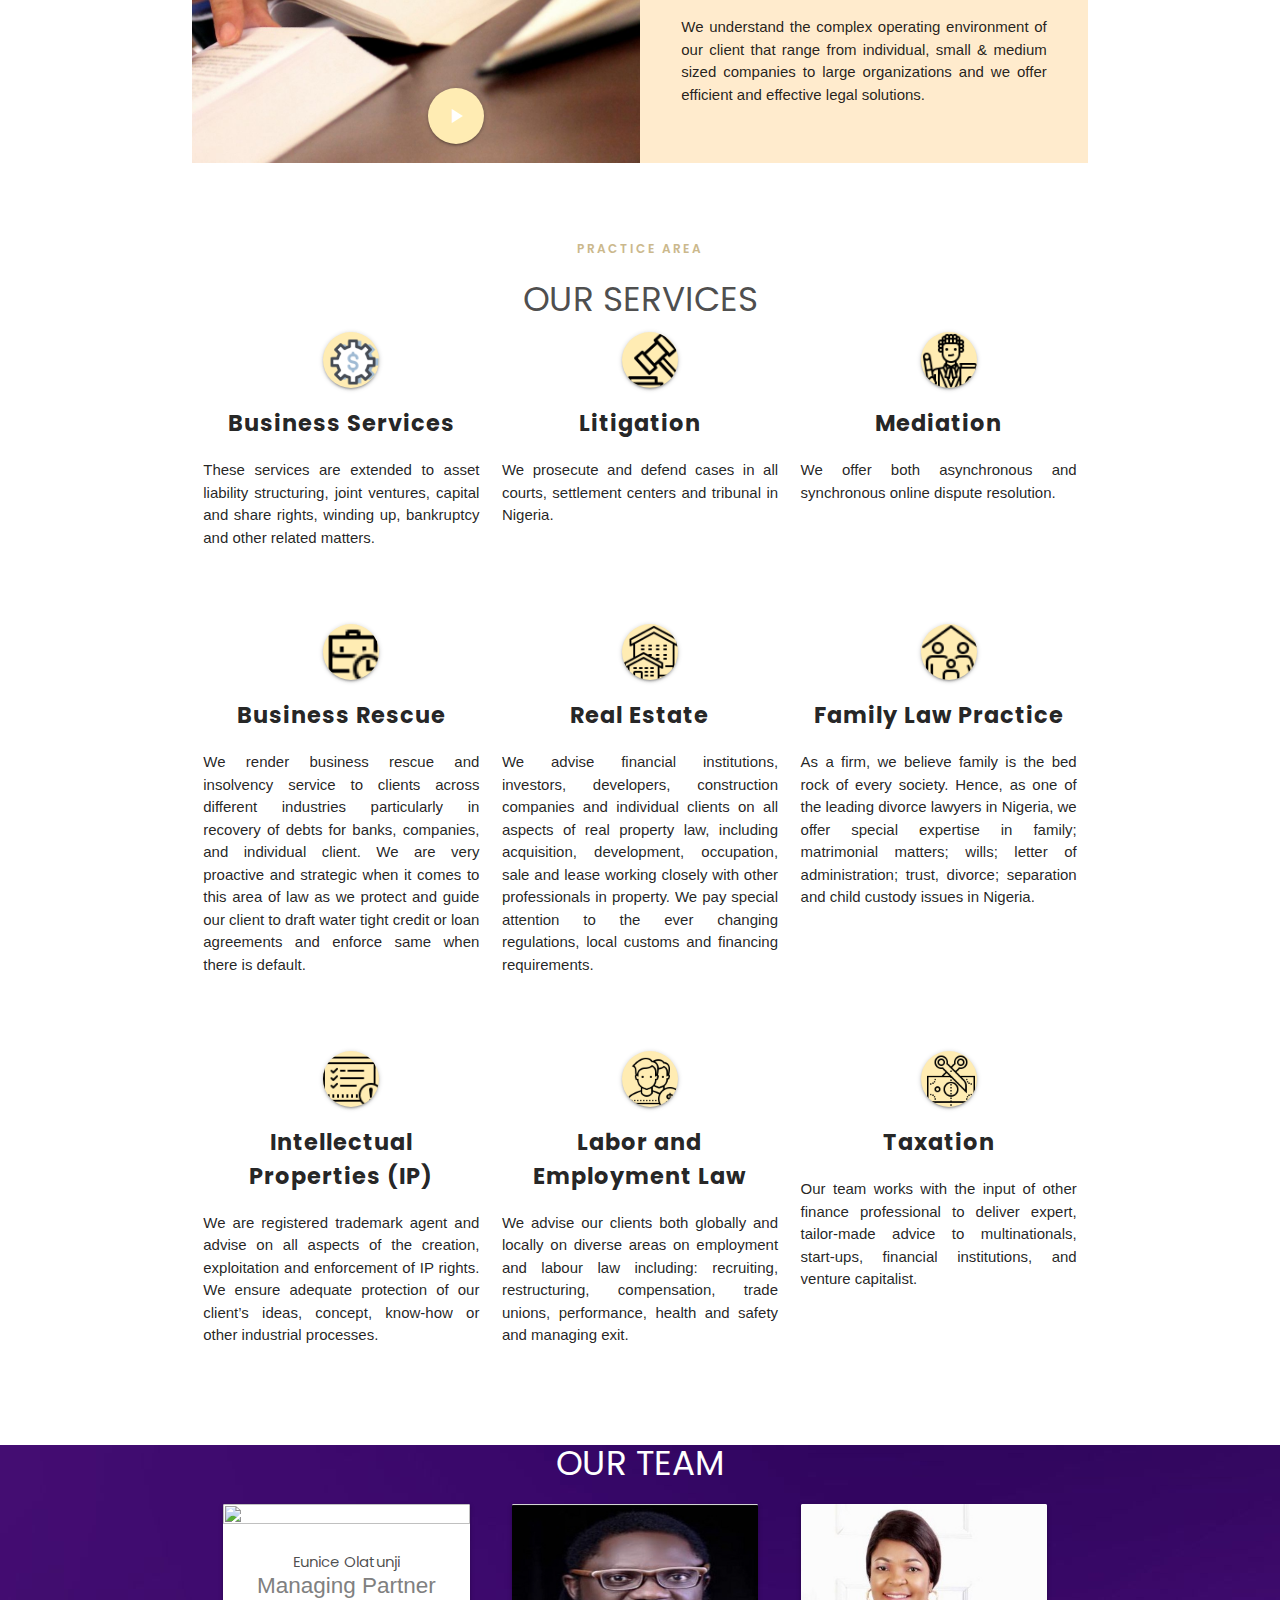
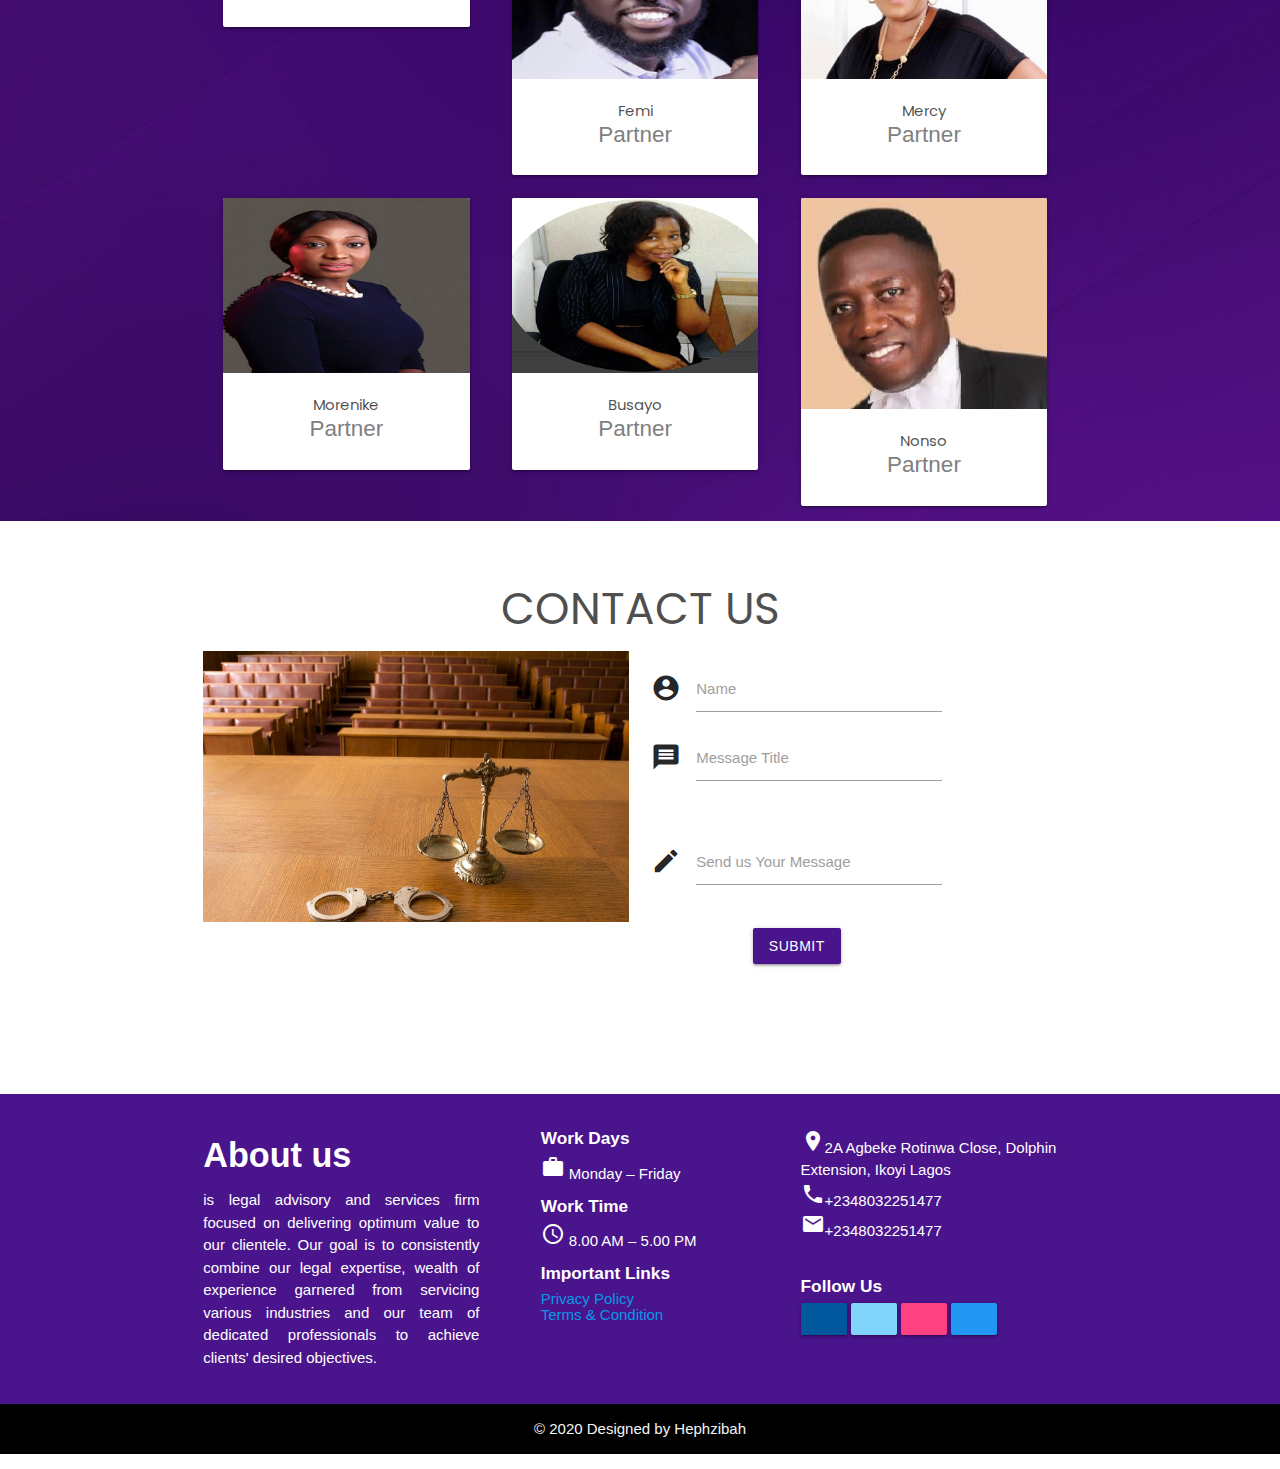
==== commit 3fbbe354: "upgraded" ====
--- a/index.html
+++ b/index.html
@@ -75,9 +75,8 @@
                         <img src="img/criminal.jpg" width="2%">
                       </div>
                     <div class="card-content white-text">
-                       <span class="card-title">Card Title</span>
-                        <p>I am a very simple card. I am good at containing small bits of information.
-                        I am convenient because I require little markup to use effectively.</p>
+                       <span class="card-title">Core Value:</span>
+                        <p>Sincerity, strategic, integrity, excellence, accountability; technology; innovative; proactive; planning; early cost assessment</p>
                       </div>
                 </div>
            
@@ -90,9 +89,8 @@
                       </div>
                     <div class="card-content white-text">
                         
-                          <span class="card-title">Card Title</span>
-                        <p>I am a very simple card. I am good at containing small bits of information.
-                        I am convenient because I require little markup to use effectively.</p>
+                          <span class="card-title">Vision </span>
+                        <p>To become the preferred, first-choice corporate commercial and family law firm and be ranked by national and international market observers, peers and among world’s leading Full Service Law Firm.</p>
                       </div>
                 </div>
             </div>
@@ -105,9 +103,8 @@
                           </div>
                         <div class="card-content white-text">
                             
-                              <span class="card-title">Card Title</span>
-                            <p>I am a very simple card. I am good at containing small bits of information.
-                            I am convenient because I require little markup to use effectively.</p>
+                              <span class="card-title">Mission statement</span>
+                            <p>To meet the needs and interests of our clients and giving up-to-date, accurate, excellent, timely and affordable legal services to individual, domestic and international companies towards achieving and attaining their business objectives of maximising profit and minimising loss and helping the private/individual client obtain justice in line with the relevant provisions of the law.</p>
                           </div>
                     </div>
                 </div>
@@ -159,210 +156,219 @@
         </div>
     </section>
 
+
     <section>
         <div class="container center-align" id="practice" ><p>PRACTICE AREA <span></p> </div>
             <div class="container center-align" id="practice2" ><h4>OUR SERVICES</h4></div> 
             <div class="row container">
-                <div class="col s12 m6 l4 job" >
-                    <a class="btn-floating btn-large waves-effect waves-light #ffecb3 amber lighten-4 center-align" id="jobs"><img src="img/trial.png" width="60px", height="60px" ></a>
+                <div class="col s12 m6 l4 job">
+                    <a class="btn-floating btn-large waves-effect waves-light #ffecb3 amber lighten-4 center-align" id="jobs"><img src="img/business.png" width="60px", height="60px" ></a>
+                    <p id="job-title">Business Services</p>
+                    <p id="paragraph2">These services are extended to asset liability structuring, joint ventures, capital and share rights, winding up, bankruptcy and other related matters.</p>
+                </div>
+                
+                <div class="col s12 m6 l4 job" > 
+                    <a class="btn-floating btn-large waves-effect waves-light #ffecb3 amber lighten-4 center-align" id="jobs"><img src="img/trial.png" width="60px", height="60px"></a>
                     <p id="job-title">Litigation</p>
                     <!-- <p>The Firm’s Dispute Management and Resolution team is comprised  of seasoned advocates and our focus and approach are strategically aimed at meeting our clients’ needs and goal. We prosecute and defend cases in all courts, settlement centers and tribunal in Nigeria. </p>
                     <p>We always consider the option of obtaining a commercially favorable settlement for the client, hence matters that can be resolved outside courtroom are resolved through mediation and or arbitration as the case may dictate.  A fairly large amount of cases are resolved by negotiated settlement. We work to ensure that  disputes arising from the business commercial activities and family related matters are resolved with minimal expenditure of time and financial resources by our clients.</p> -->
                     <p id="paragraph2">We prosecute and defend cases in all courts, settlement centers and tribunal in Nigeria. </p>
                 </div>
-
+    
                 <div class="col s12 m6 l4 job">
                     <a class="btn-floating btn-large waves-effect waves-light #ffecb3 amber lighten-4 center-align" id="jobs"><img src="img/lawyer.png" width="60px", height="60px" ></a>
                     <p id="job-title">Mediation </p>
-                    <p id="paragraph2">We offer both asynchronous and synchronous online dispute resolution.</p>
-                </div>
-
-                <div class="col s12 m6 l4 job">
-                    <a class="btn-floating btn-large waves-effect waves-light #ffecb3 amber lighten-4 center-align" id="jobs"><img src="img/business.png" width="60px", height="60px" ></a>
-                    <p id="job-title">Business Services</p>
-                    <p id="paragraph2">These services are extended to asset liability structuring, joint ventures, capital and share rights, winding up, bankruptcy and other related matters.</p>
-                </div>
-
+                    <p id="paragraph2">We offer both asynchronous and synchronous online dispute resolution.<br/><br/><br/></p>
+                </div>
+    
+                <div class="col s12 m6 l4 job">
+                    <a class="btn-floating btn-large waves-effect waves-light #ffecb3 amber lighten-4 center-align" id="jobs"><img src="img/businesss_rescue.png" width="60px", height="60px" ></a>
+                    <p id="job-title">Business Rescue</p>
+                    <p id="paragraph2">We render business rescue and insolvency service to clients across different industries particularly in recovery of debts for banks, companies, and individual client.  
+                        We are very proactive and strategic when it comes to this area of law as we protect and guide our 
+                        client to draft water tight credit or loan agreements and enforce same when there is default. </p>
+                </div>
+    
+                <div class="col s12 m6 l4 job">
+                    <a class="btn-floating btn-large waves-effect waves-light #ffecb3 amber lighten-4 center-align" id="jobs"><img src="img/real_estate.png" width="60px", height="60px" ></a>
+                    <p id="job-title">Real Estate</p>
+                    <p id="paragraph2">We advise financial institutions, investors, developers, construction companies and individual clients on all aspects of real property law, including acquisition, development, occupation, sale and lease working closely with other professionals in property. We pay special attention to the ever changing regulations, local customs and financing requirements. </p>
+                </div>
+                
+                <div class="col s12 m6 l4 job">
+                    <a class="btn-floating btn-large waves-effect waves-light #ffecb3 amber lighten-4 center-align" id="jobs"><img src="img/family.png" width="60px", height="60px" ></a>
+                    <p id="job-title">Family Law Practice</p>
+                    <p id="paragraph2">As a firm, we believe family is the bed rock of every society. 
+                        Hence, as one of the leading divorce lawyers in Nigeria,  we offer special expertise 
+                        in family; matrimonial matters; wills; letter of administration; trust, divorce; 
+                        separation and child custody issues in Nigeria.  <br/><br/><br/><br/></p>
+                </div>
+                
+                <div class="col s12 m6 l4 job">
+                    <a class="btn-floating btn-large waves-effect waves-light #ffecb3 amber lighten-4 center-align" id="jobs"><img src="img/intellectual_property.png" width="60px", height="60px" ></a>
+                    <p id="job-title">Intellectual Properties (IP)</p>
+                    <p id="paragraph2">We are registered trademark agent and advise on all aspects of the creation, exploitation and enforcement of IP rights. We ensure adequate protection of our client’s ideas, concept, know-how or other industrial processes.</p>
+                </div>
+               
+                <div class="col s12 m6 l4 job">
+                    <a class="btn-floating btn-large waves-effect waves-light #ffecb3 amber lighten-4 center-align" id="jobs"><img src="img/employment.png" width="60px", height="60px" ></a>
+                    <p id="job-title">Labor and Employment Law</p>
+                    <p id="paragraph2">We advise our clients both globally and locally on diverse areas on employment and labour law including: recruiting, restructuring, compensation, trade unions, performance, health and safety and managing exit. </p>
+                </div>             
+    
                 <div class="col s12 m6 l4 job">
                     <a class="btn-floating btn-large waves-effect waves-light #ffecb3 amber lighten-4 center-align" id="jobs"><img src="img/tax.png" width="60px", height="60px" ></a>
                     <p id="job-title">Taxation</p>
                     <p id="paragraph2">Our team works with the input of other finance professional to deliver expert, tailor-made advice to multinationals, start-ups, financial institutions, and venture capitalist. </p>
                 </div>
-
-                <div class="col s12 m6 l4 job">
-                    <a class="btn-floating btn-large waves-effect waves-light #ffecb3 amber lighten-4 center-align" id="jobs"><img src="img/employment.png" width="60px", height="60px" ></a>
-                    <p id="job-title">Labor and Employment Law</p>
-                    <p id="paragraph2">We advise our clients both globally and locally on diverse areas on employment and labour law including: recruiting, restructuring, compensation, trade unions, performance, health and safety and managing exit. </p>
-                </div>
-
-                <div class="col s12 m6 l4 job">
-                    <a class="btn-floating btn-large waves-effect waves-light #ffecb3 amber lighten-4 center-align" id="jobs"><img src="img/family.png" width="60px", height="60px" ></a>
-                    <p id="job-title">Family Law Practice</p>
-                    <p id="paragraph2">As a firm, we believe family is the bed rock of every society. Hence, as one of the leading divorce lawyers in Nigeria,  we offer special expertise in family; matrimonial matters; wills; letter of administration; trust, divorce; separation and child custody issues in Nigeria.  </p>
-                </div>
-
-                <div class="col s12 m6 l4 job">
-                    <a class="btn-floating btn-large waves-effect waves-light #ffecb3 amber lighten-4 center-align" id="jobs"><img src="img/businesss_rescue.png" width="60px", height="60px" ></a>
-                    <p id="job-title">Business Rescue</p>
-                    <p id="paragraph2">We render business rescue and insolvency service to clients across different industries particularly in recovery of debts for banks, companies, and individual client.  We are very proactive and strategic when it comes to this area of law as we protect and guide our client to draft water tight credit or loan agreements and enforce same when there is default. </p>
-                </div>
-
-                <div class="col s12 m6 l4 job">
-                    <a class="btn-floating btn-large waves-effect waves-light #ffecb3 amber lighten-4 center-align" id="jobs"><img src="img/intellectual_property.png" width="60px", height="60px" ></a>
-                    <p id="job-title">Intellectual Properties (IP)</p>
-                    <p id="paragraph2">We are registered trademark agent and advise on all aspects of the creation, exploitation and enforcement of IP rights. We ensure adequate protection of our client’s ideas, concept, know-how or other industrial processes.</p>
-                </div>
-               
-                <div class="col s12 m6 l4 job">
-                    <a class="btn-floating btn-large waves-effect waves-light #ffecb3 amber lighten-4 center-align" id="jobs"><img src="img/real_estate.png" width="60px", height="60px" ></a>
-                    <p id="job-title">Real Estate</p>
-                    <p id="paragraph2">We advise financial institutions, investors, developers, construction companies and individual clients on all aspects of real property law, including acquisition, development, occupation, sale and lease working closely with other professionals in property. We pay special attention to the ever changing regulations, local customs and financing requirements. </p>
-                </div>
-            </div>
-
-</section>
-
-<section id="team">
-
-    <div class="container center-align white-text" id="practice2"  ><h4>OUR TEAM</h4></div> 
-    <div class="row container">
-        <div class="col s12 l4" id="card1">
-            <div class="card">
-                <div class="card-image">
-                    <img src="img/eunice.JPG" alt="" id="photo">
-                </div>
-                <div class="card-content">
-                    
-                    <p id="practice2">Eunice Olatunji</p>
-                    <p class="title1">Managing Partner</p>
-                    <div style="margin: 5px 0; ">
-                        <a href="#"><i class="fa fa-instagram social" aria-hidden="true"></i></a> 
-                        <a href="#"><i class="fa fa-twitter"></i></a>  
-                        <a href="#"><i class="fa fa-linkedin"></i></a>  
-                        <a href="#"><i class="fa fa-facebook"></i></a> 
-                    </div>
-                    <p class="btn-small #4a148c purple darken-4">Contact</p>
-                </div>
-                
-
-            </div>
-        </div>
-
-        <div class="col s12 l4" id="card1">
-            <div class="card">
-                <div class="card-image">
-                    <img src="img/eunice.jpg" alt=""  id="photo">
-                </div>
-                <div class="card-content">
-                    
-                    <p id="practice2">Femi</p>
-                    <p class="title">Partner</p>
-                    <div style="margin: 5px 0;">
-                        <a href="#"><i class="fa fa-instagram social" aria-hidden="true"></i></a> 
-                        <a href="#"><i class="fa fa-twitter"></i></a>  
-                        <a href="#"><i class="fa fa-linkedin"></i></a>  
-                        <a href="#"><i class="fa fa-facebook"></i></a> 
-                    </div>
-                    <p class="btn #4a148c purple darken-4">Contact</p>
-                </div>
-                
-
-            </div>
-        </div>
-
-
-        <div class="col s12 l4" id="card1">
-            <div class="card">
-                <div class="card-image">
-                    <img src="img/mercy.jpeg" alt=""  id="photo">
-                </div>
-                <div class="card-content">
-                    
-                    <p id="practice2">Mercy</p>
-                    <p class="title">Partner</p>
-                    <div style="margin: 5px 0;">
-                        <a href="#"><i class="fa fa-instagram social" aria-hidden="true"></i></a> 
-                        <a href="#"><i class="fa fa-twitter"></i></a>  
-                        <a href="#"><i class="fa fa-linkedin"></i></a>  
-                        <a href="#"><i class="fa fa-facebook"></i></a> 
-                    </div>
-                    <p class="btn #4a148c purple darken-4">Contact</p>
-                </div>
-                
-
-            </div>
-        </div>
-
-
-        <div class="col s12 l4" id="card1">
-            <div class="card">
-                <div class="card-image">
-                    <img src="img/another.png" alt=""  id="photo">
-                </div>
-                <div class="card-content">
-                    
-                    <p id="practice2">Morenike</p>
-                    <p class="title">Partner</p>
-                    <div style="margin: 5px 0;">
-                        <a href="#"><i class="fa fa-instagram social" aria-hidden="true"></i></a> 
-                        <a href="#"><i class="fa fa-twitter"></i></a>  
-                        <a href="#"><i class="fa fa-linkedin"></i></a>  
-                        <a href="#"><i class="fa fa-facebook"></i></a> 
-                    </div>
-                    <p class="btn #4a148c purple darken-4">Contact</p>
-                </div>
-                
-
-            </div>
-        </div>
-
-        <div class="col s12 l4" id="card1">
-            <div class="card">
-                <div class="card-image">
-                    <img src="img/busayo.png" alt=""  id="photo">
-                </div>
-                <div class="card-content">
-                    
-                    <p id="practice2">Busayo</p>
-                    <p class="title">Partner</p>
-                    <div style="margin: 5px 0;">
-                        <a href="#"><i class="fa fa-instagram social" aria-hidden="true"></i></a> 
-                        <a href="#"><i class="fa fa-twitter"></i></a>  
-                        <a href="#"><i class="fa fa-linkedin"></i></a>  
-                        <a href="#"><i class="fa fa-facebook"></i></a> 
-                    </div>
-                    <p class="btn #4a148c purple darken-4">Contact</p>
-                </div>
-                
-
-            </div>
-        </div>
-
-        <div class="col s12 l4" id="card1">
-            <div class="card">
-                <div class="card-image">
-                    <img src="img/nonso1.jpeg" alt=""  id="photo">
-                </div>
-                <div class="card-content">
-                    
-                    <p id="practice2">Nonso</p>
-                    <p class="title">Partner</p>
-                    <div style="margin: 5px 0;">
-                        <a href="#"><i class="fa fa-instagram social" aria-hidden="true"></i></a> 
-                        <a href="#"><i class="fa fa-twitter"></i></a>  
-                        <a href="#"><i class="fa fa-linkedin"></i></a>  
-                        <a href="#"><i class="fa fa-facebook"></i></a> 
-                    </div>
-                    <p class="btn #4a148c purple darken-4">Contact</p>
-                </div>
-                
-
-            </div>
-        </div>
-
-    </div>
-
-</section>
+    
+                
+            </div>
+    
+    </section>
+
+    <section id="team">
+
+        <div class="container center-align white-text" id="practice2"  ><h4>OUR TEAM</h4></div> 
+        <div class="row container">
+            <div class="col s12 l4" id="card1">
+                <div class="card">
+                    <div class="card-image">
+                        <img src="img/eunice.JPG" alt="" id="photo">
+                    </div>
+                    <div class="card-content">
+                        
+                        <p id="practice2">Eunice Olatunji</p>
+                        <p class="title">Managing Partner</p>
+                        <!-- <div style="margin: 5px 0; ">
+                            <a href="#"><i class="fa fa-instagram social" aria-hidden="true"></i></a> 
+                            <a href="#"><i class="fa fa-twitter"></i></a>  
+                            <a href="#"><i class="fa fa-linkedin"></i></a>  
+                            <a href="#"><i class="fa fa-facebook"></i></a> 
+                        </div>
+                        <p class="btn-small #4a148c purple darken-4">Contact</p> -->
+                    </div>
+                    
+    
+                </div>
+            </div>
+    
+            <div class="col s12 l4" id="card1">
+                <div class="card">
+                    <div class="card-image">
+                        <img src="img/nonso1.jpeg" alt=""  id="photo">
+                    </div>
+                    <div class="card-content">
+                        
+                        <p id="practice2">Femi</p>
+                        <p class="title">Partner</p>
+                        <!-- <div style="margin: 5px 0;">
+                            <a href="#"><i class="fa fa-instagram social" aria-hidden="true"></i></a> 
+                            <a href="#"><i class="fa fa-twitter"></i></a>  
+                            <a href="#"><i class="fa fa-linkedin"></i></a>  
+                            <a href="#"><i class="fa fa-facebook"></i></a> 
+                        </div>
+                        <p class="btn #4a148c purple darken-4">Contact</p> -->
+                    </div>
+                    
+    
+                </div>
+            </div>
+    
+    
+            <div class="col s12 l4" id="card1">
+                <div class="card">
+                    <div class="card-image">
+                        <img src="img/mercy.jpeg" alt=""  id="photo">
+                    </div>
+                    <div class="card-content">
+                        
+                        <p id="practice2">Mercy</p>
+                        <p class="title">Partner</p>
+                        <!-- <div style="margin: 5px 0;">
+                            <a href="#"><i class="fa fa-instagram social" aria-hidden="true"></i></a> 
+                            <a href="#"><i class="fa fa-twitter"></i></a>  
+                            <a href="#"><i class="fa fa-linkedin"></i></a>  
+                            <a href="#"><i class="fa fa-facebook"></i></a> 
+                        </div>
+                        <p class="btn #4a148c purple darken-4">Contact</p> -->
+                    </div>
+                    
+    
+                </div>
+            </div>
+    
+    
+            <div class="col s12 l4" id="card1">
+                <div class="card">
+                    <div class="card-image">
+                        <img src="img/another.png" alt=""  id="photo">
+                    </div>
+                    <div class="card-content">
+                        
+                        <p id="practice2">Morenike</p>
+                        <p class="title">Partner</p>
+                        <!-- <div style="margin: 5px 0;">
+                            <a href="#"><i class="fa fa-instagram social" aria-hidden="true"></i></a> 
+                            <a href="#"><i class="fa fa-twitter"></i></a>  
+                            <a href="#"><i class="fa fa-linkedin"></i></a>  
+                            <a href="#"><i class="fa fa-facebook"></i></a> 
+                        </div>
+                        <p class="btn #4a148c purple darken-4">Contact</p> -->
+                    </div>
+                    
+    
+                </div>
+            </div>
+    
+            <div class="col s12 l4" id="card1">
+                <div class="card">
+                    <div class="card-image">
+                        <img src="img/busayo.png" alt=""  id="photo">
+                    </div>
+                    <div class="card-content">
+                        
+                        <p id="practice2">Busayo</p>
+                        <p class="title">Partner</p>
+                        <!-- <div style="margin: 5px 0;">
+                            <a href="#"><i class="fa fa-instagram social" aria-hidden="true"></i></a> 
+                            <a href="#"><i class="fa fa-twitter"></i></a>  
+                            <a href="#"><i class="fa fa-linkedin"></i></a>  
+                            <a href="#"><i class="fa fa-facebook"></i></a> 
+                        </div>
+                        <p class="btn #4a148c purple darken-4">Contact</p> -->
+                    </div>
+                    
+    
+                </div>
+            </div>
+    
+            <div class="col s12 l4" id="card1">
+                <div class="card">
+                    <div class="card-image">
+                        <img src="img/femi.jpeg" alt=""  id="photo">
+                    </div>
+                    <div class="card-content">
+                        
+                        <p id="practice2">Nonso</p>
+                        <p class="title">Partner</p>
+                        <!-- <div style="margin: 5px 0;">
+                            <a href="#"><i class="fa fa-instagram social" aria-hidden="true"></i></a> 
+                            <a href="#"><i class="fa fa-twitter"></i></a>  
+                            <a href="#"><i class="fa fa-linkedin"></i></a>  
+                            <a href="#"><i class="fa fa-facebook"></i></a> 
+                        </div>
+                        <p class="btn #4a148c purple darken-4">Contact</p> -->
+                    </div>
+                    
+    
+                </div>
+            </div>
+    
+        </div>
+    
+    </section>
+
 
 <!-- <section  id="about" class="section scrollspy" id="blog">
     <div class="container">
--- a/style.css
+++ b/style.css
@@ -15,6 +15,14 @@
         min-height: 300px;
     }
 }
+
+@media screen and (max-width: 670px) {
+    #brand{
+        min-height: 300px;
+        font-weight: 500px;
+    }
+}
+
 
 .overlay {
     position: absolute;
@@ -213,7 +221,7 @@
 }
 
 .job{
-    margin-bottom: 2em;
+    margin-bottom: 4em;
     margin-left: 2em;
 }
 
@@ -238,7 +246,7 @@
     font-weight: "poppins", Arial, sans-serif;;
     /* line-height: 1.5px; */
     font-weight: 500;
-    text-align: center;
+    text-align: justify;
 
 
 
@@ -258,6 +266,13 @@
     margin-left: 20px;
   }
   
+  @media screen and (max-width: 670px) {
+    #card1{
+        width: 100%;
+        height: 100%;
+        padding-right: 15%;
+    }
+}
 /* .card{
     width: 70%;
     height: 50%;
@@ -265,7 +280,7 @@
 
   .title {
     color: grey;
-    font-size: 18px;
+    font-size: 1.5em;
   }
 
   .title1 {
@@ -357,4 +372,14 @@
 }
 .test {
     margin-top: 0.5px;
-}+}
+
+nav .brand-logo {
+    font-size: 1.3rem;
+}
+
+@media (min-width: 600px) {
+    nav .brand-logo {
+      font-size: 2.1rem;
+    }
+  }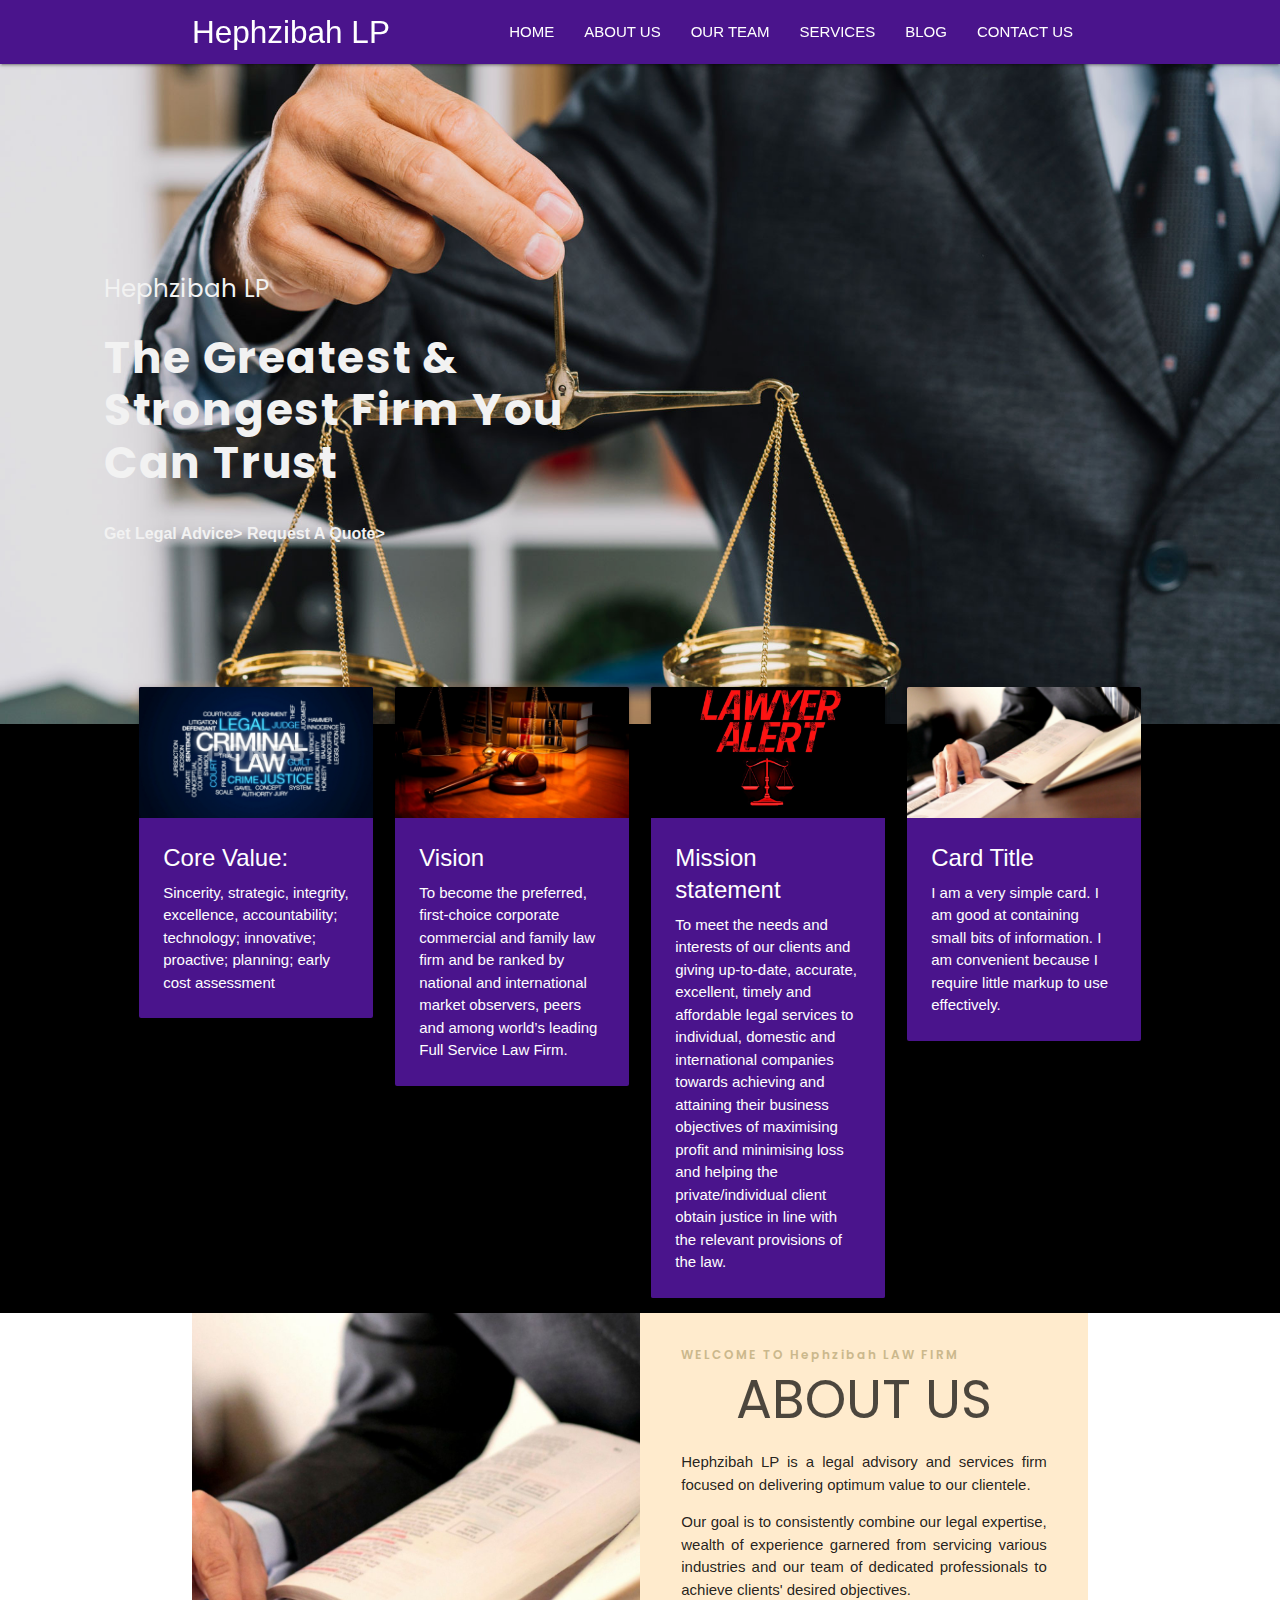
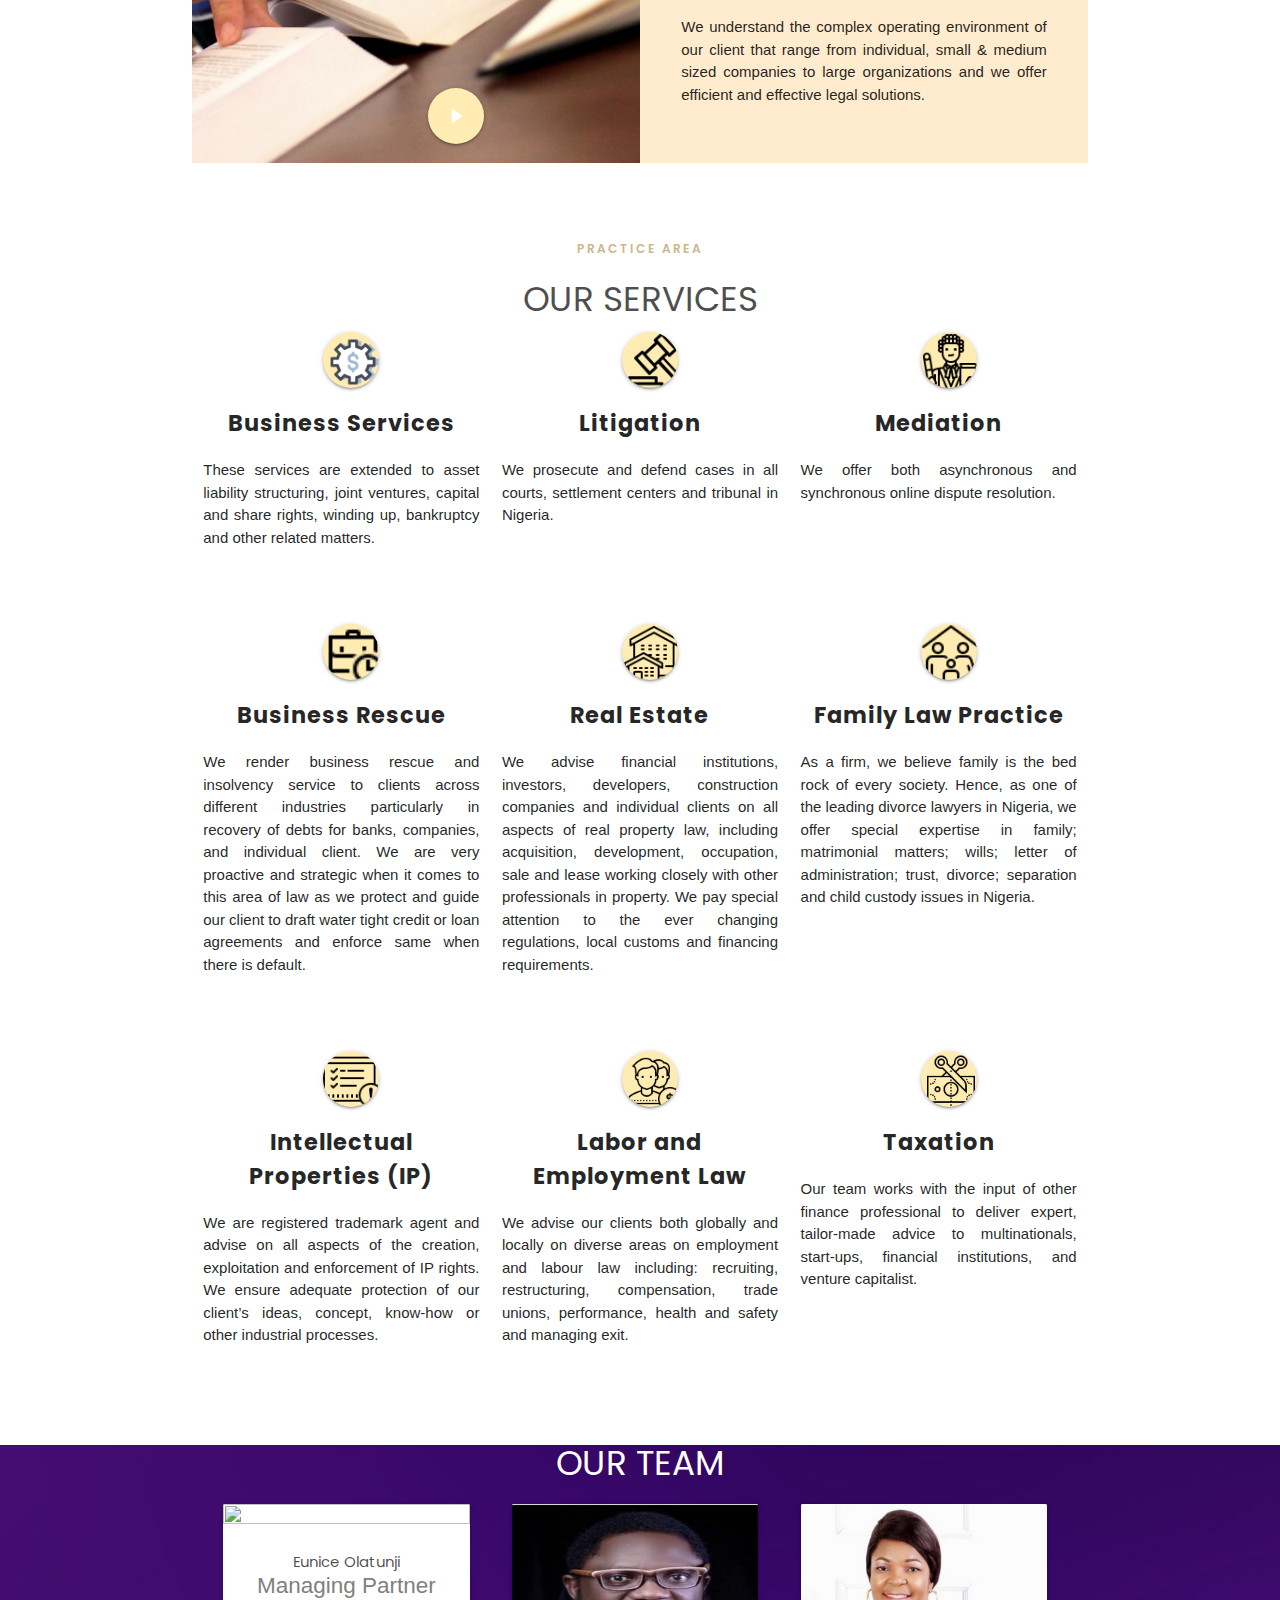
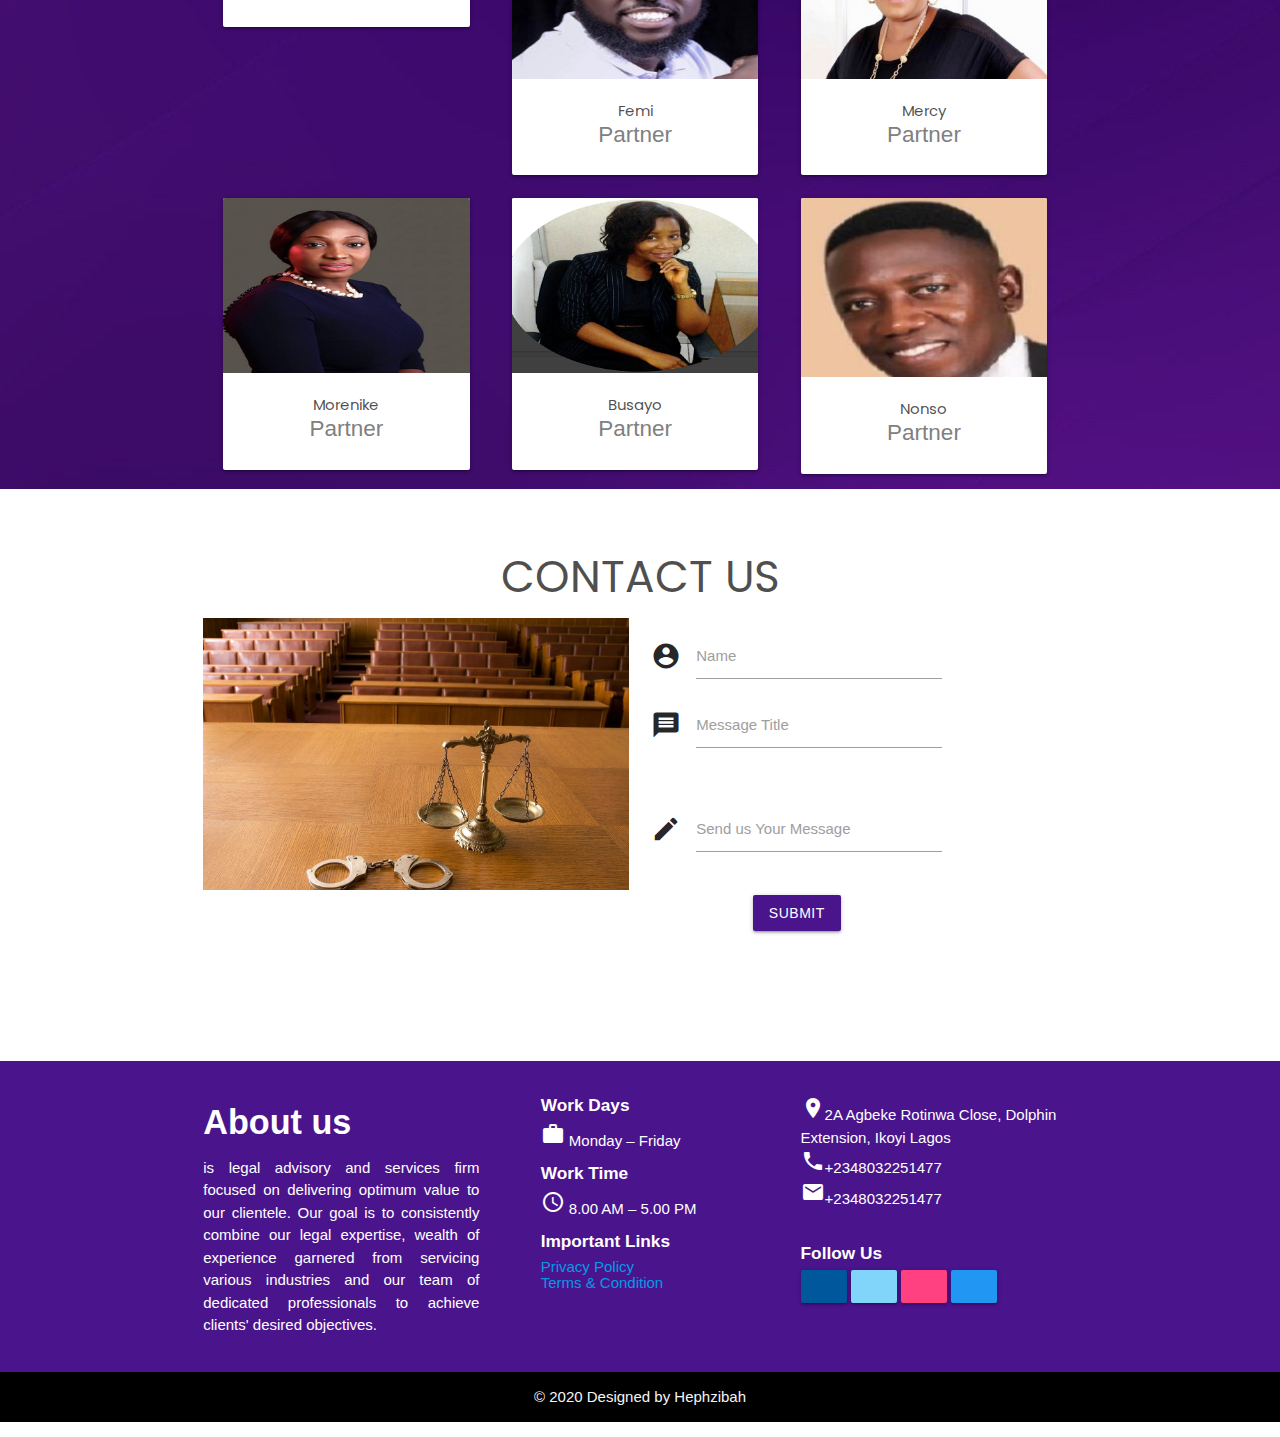
==== commit 759c7092: "upgraded" ====
--- a/index.html
+++ b/index.html
@@ -131,7 +131,7 @@
 
         <div class="row container">
             <div class="col s12 m6 l6 " id="test">
-                <a class="btn-floating btn-large waves-effect waves-light  #ffecb3 amber lighten-4 hoverable" id="media"><i class="material-icons">play_arrow</i></a>
+                <a href="img/uniqe.mp4" class="btn-floating btn-large waves-effect waves-light  #ffecb3 amber lighten-4 hoverable" id="media"><i class="material-icons">play_arrow</i></a>
             <!-- <p>Hi, I'm a web developer, passionate about creating and developing web interfaces.  I have months of experience in this area of work, with quality projects.</p>          -->
             <!-- <div class=""><img src="img/back.jpg" alt="" class="responsive-img hoverable" width="100%" class="center-align"></div> -->
             </div>
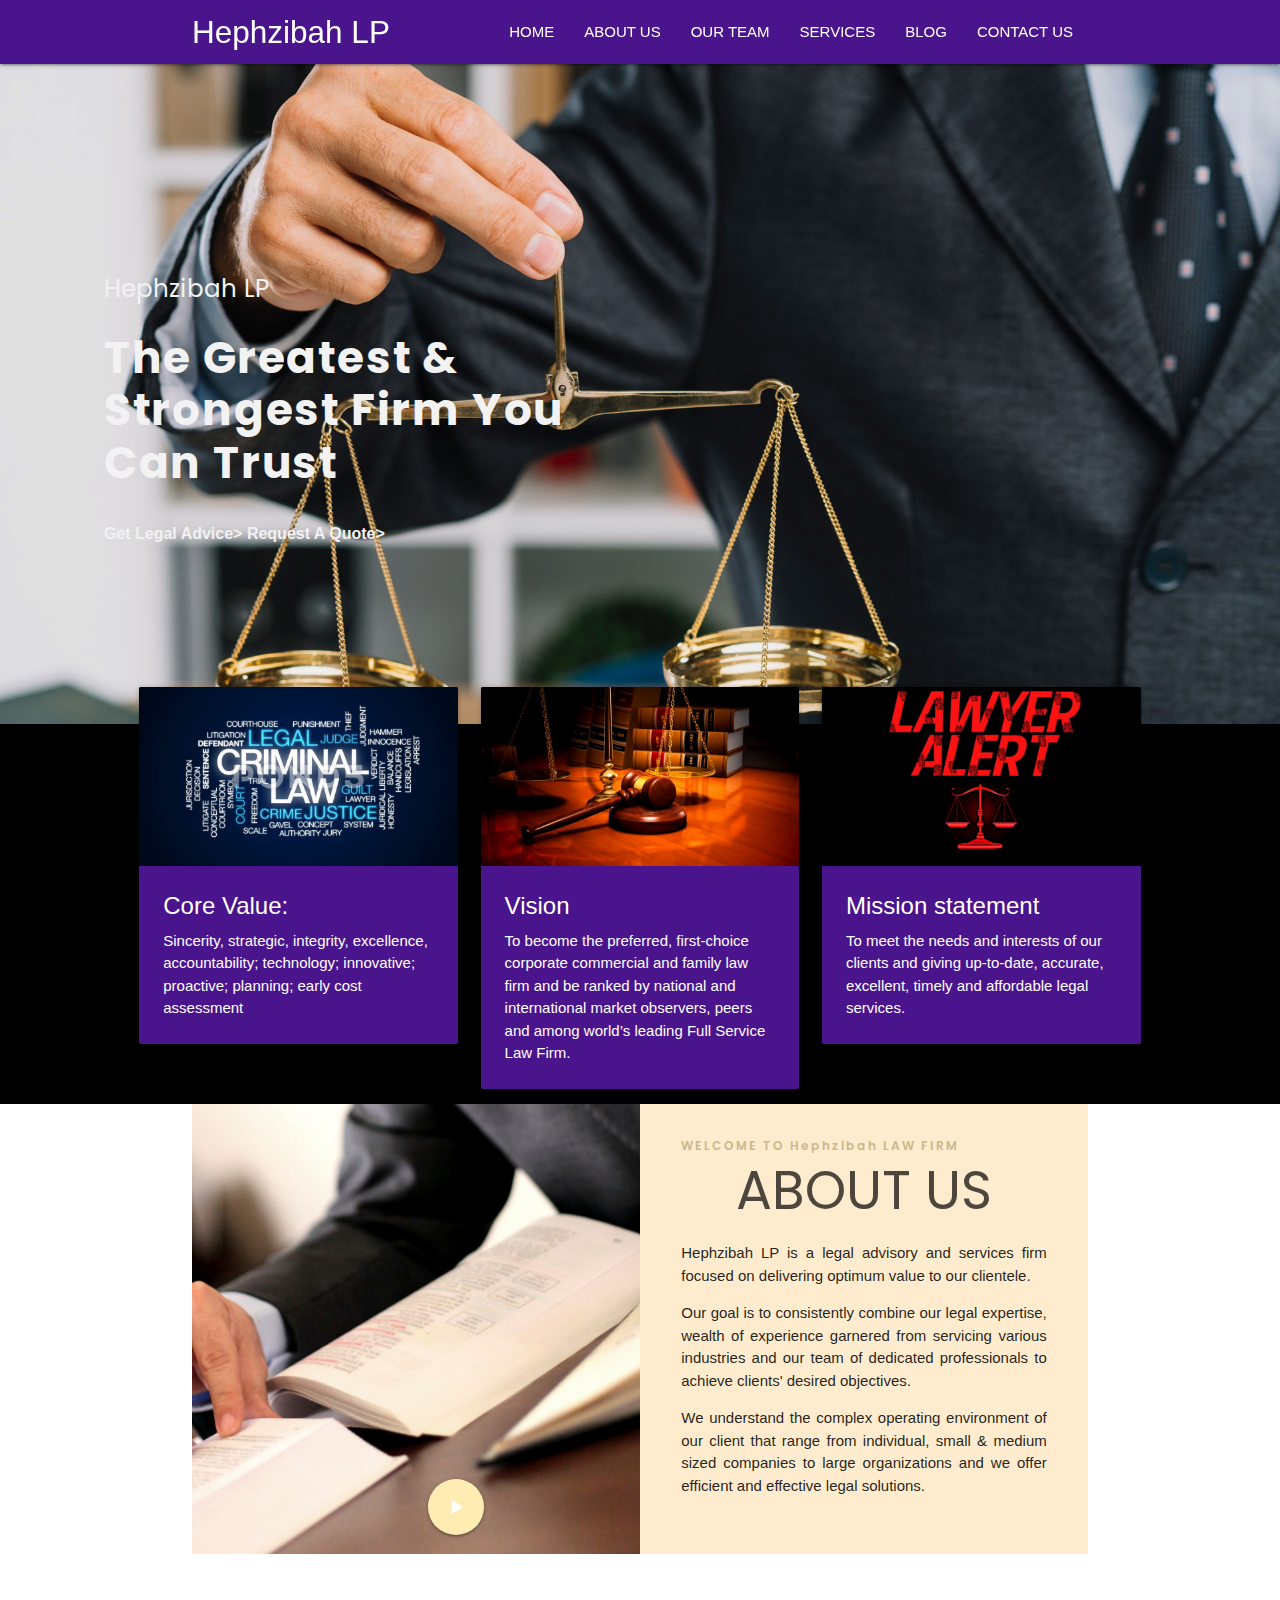
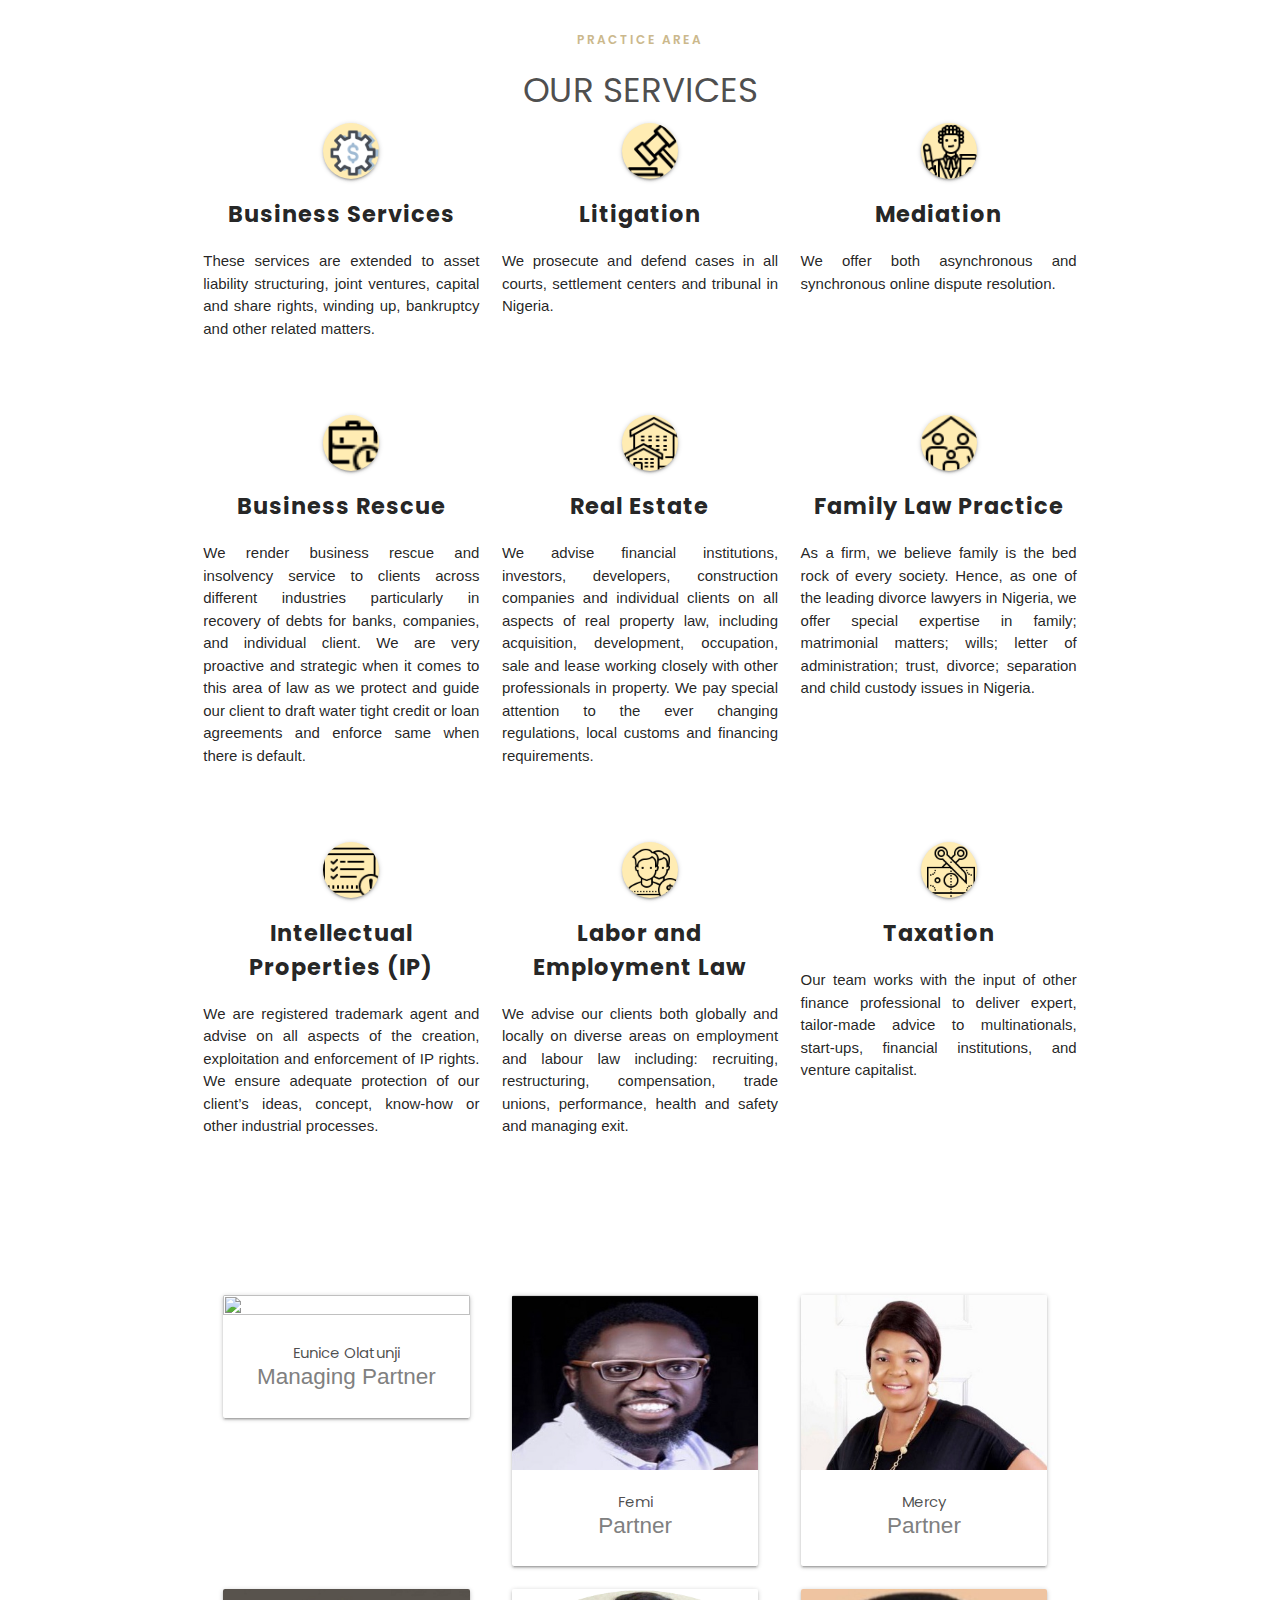
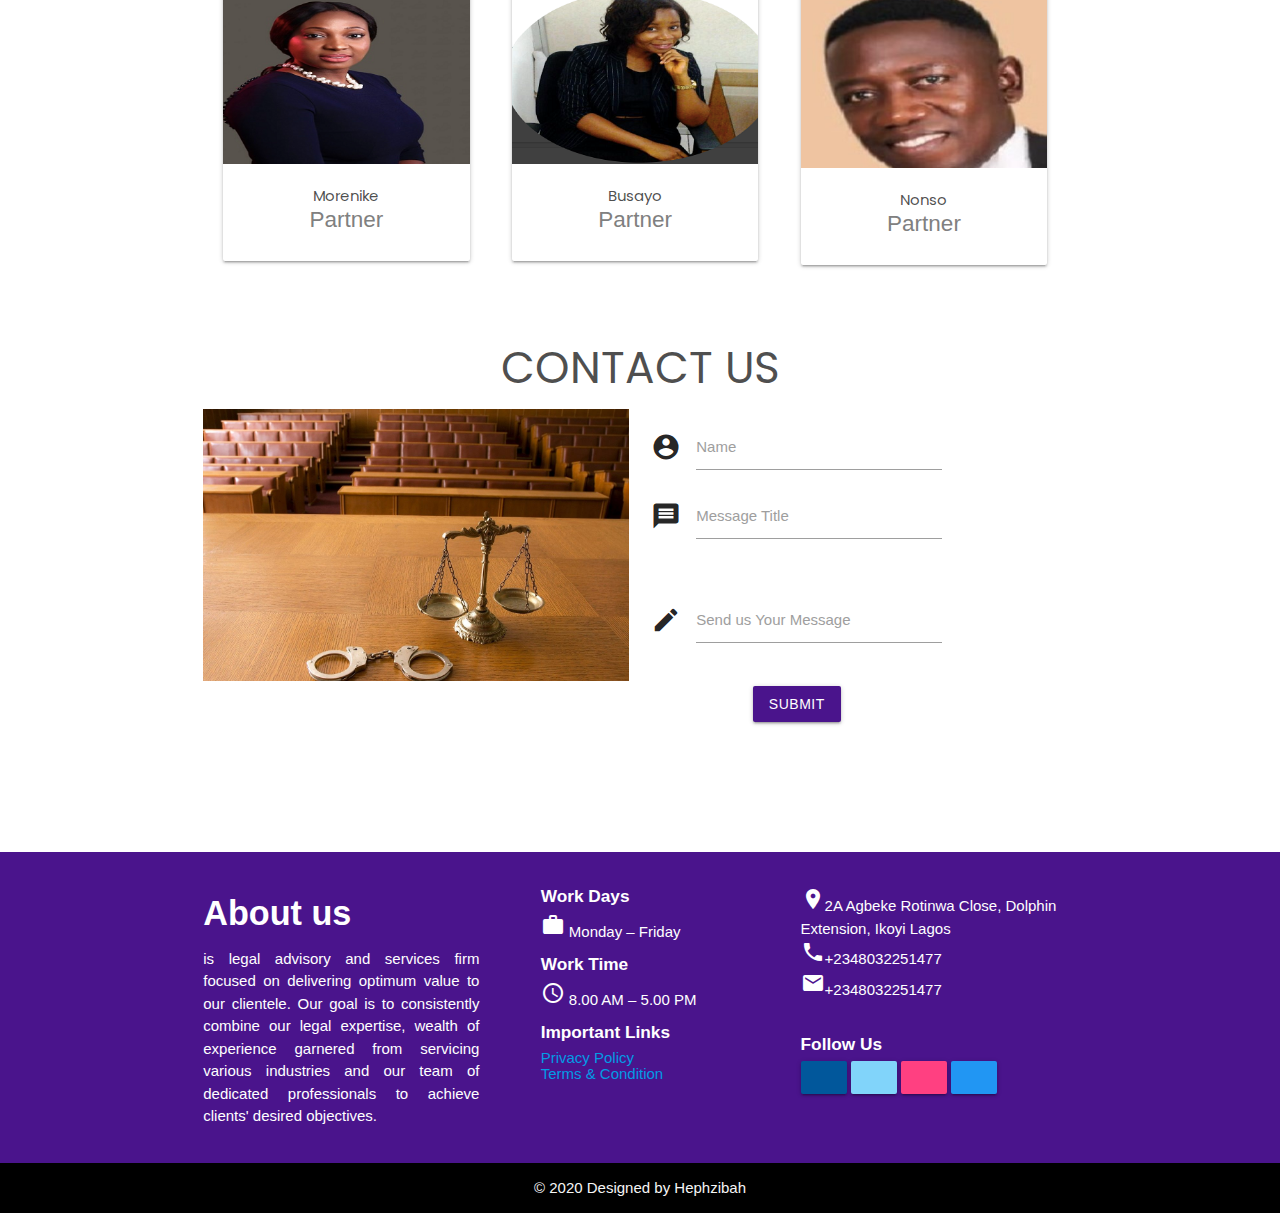
==== commit 5ce8456d: "updates SEO" ====
--- a/index.html
+++ b/index.html
@@ -3,6 +3,7 @@
 <head>
     <meta charset="UTF-8">
     <meta name="viewport" content="width=device-width, initial-scale=1.0">
+    <meta name="keywords" content="Business Services, Litigation, Mediation, Business Rescue, Real Estate, Family Law Practice, Intellectual Properties, Law, Lawyers in Nigeria, Labor and Employment Law, Taxation">
     <title>Hephzibah LP</title>
 
     <link rel="stylesheet" href="https://cdnjs.cloudflare.com/ajax/libs/materialize/1.0.0/css/materialize.min.css">
@@ -69,7 +70,7 @@
     <section id="adds"> 
 
         <div class="row" id="cost">
-            <div class="col s12 m12 l3">
+            <div class="col s12 m12 l4">
                 <div class="card #4a148c purple darken-4">
                     <div class="card-image">
                         <img src="img/criminal.jpg" width="2%">
@@ -82,7 +83,7 @@
            
             </div>
 
-            <div class="col s12 m12 l3">
+            <div class="col s12 m12 l4">
                 <div class="card #4a148c purple darken-4">
                     <div class="card-image">
                         <img src="img/stamp.jpg" width="2%">
@@ -95,7 +96,7 @@
                 </div>
             </div>
 
-            <div class="col s12 m12 l3">
+            <div class="col s12 m12 l4">
                 <div class="card #4a148c purple darken-4">
                     <div class="card #4a148c purple darken-4">
                         <div class="card-image">
@@ -104,14 +105,15 @@
                         <div class="card-content white-text">
                             
                               <span class="card-title">Mission statement</span>
-                            <p>To meet the needs and interests of our clients and giving up-to-date, accurate, excellent, timely and affordable legal services to individual, domestic and international companies towards achieving and attaining their business objectives of maximising profit and minimising loss and helping the private/individual client obtain justice in line with the relevant provisions of the law.</p>
+                            <p>To meet the needs and interests of our clients and giving up-to-date, accurate, excellent, timely and affordable legal services.</p>
+                            <!-- <p>individual, domestic and international companies towards achieving and attaining their business objectives of maximising profit and minimising loss and helping the private/individual client obtain justice in line with the relevant provisions of the law</p> -->
                           </div>
                     </div>
                 </div>
 
             </div>
 
-            <div class="col s12 m12 l3">
+            <!-- <div class="col s12 m12 l3">
                 <div class="card #4a148c purple darken-4">
                     <div class="card-image">
                         <img src="img/hez2.jpg" width="2%">
@@ -122,7 +124,7 @@
                         I am convenient because I require little markup to use effectively.</p>
                       </div>
                 </div>
-            </div>
+            </div> -->
         </div>
     </section>
 
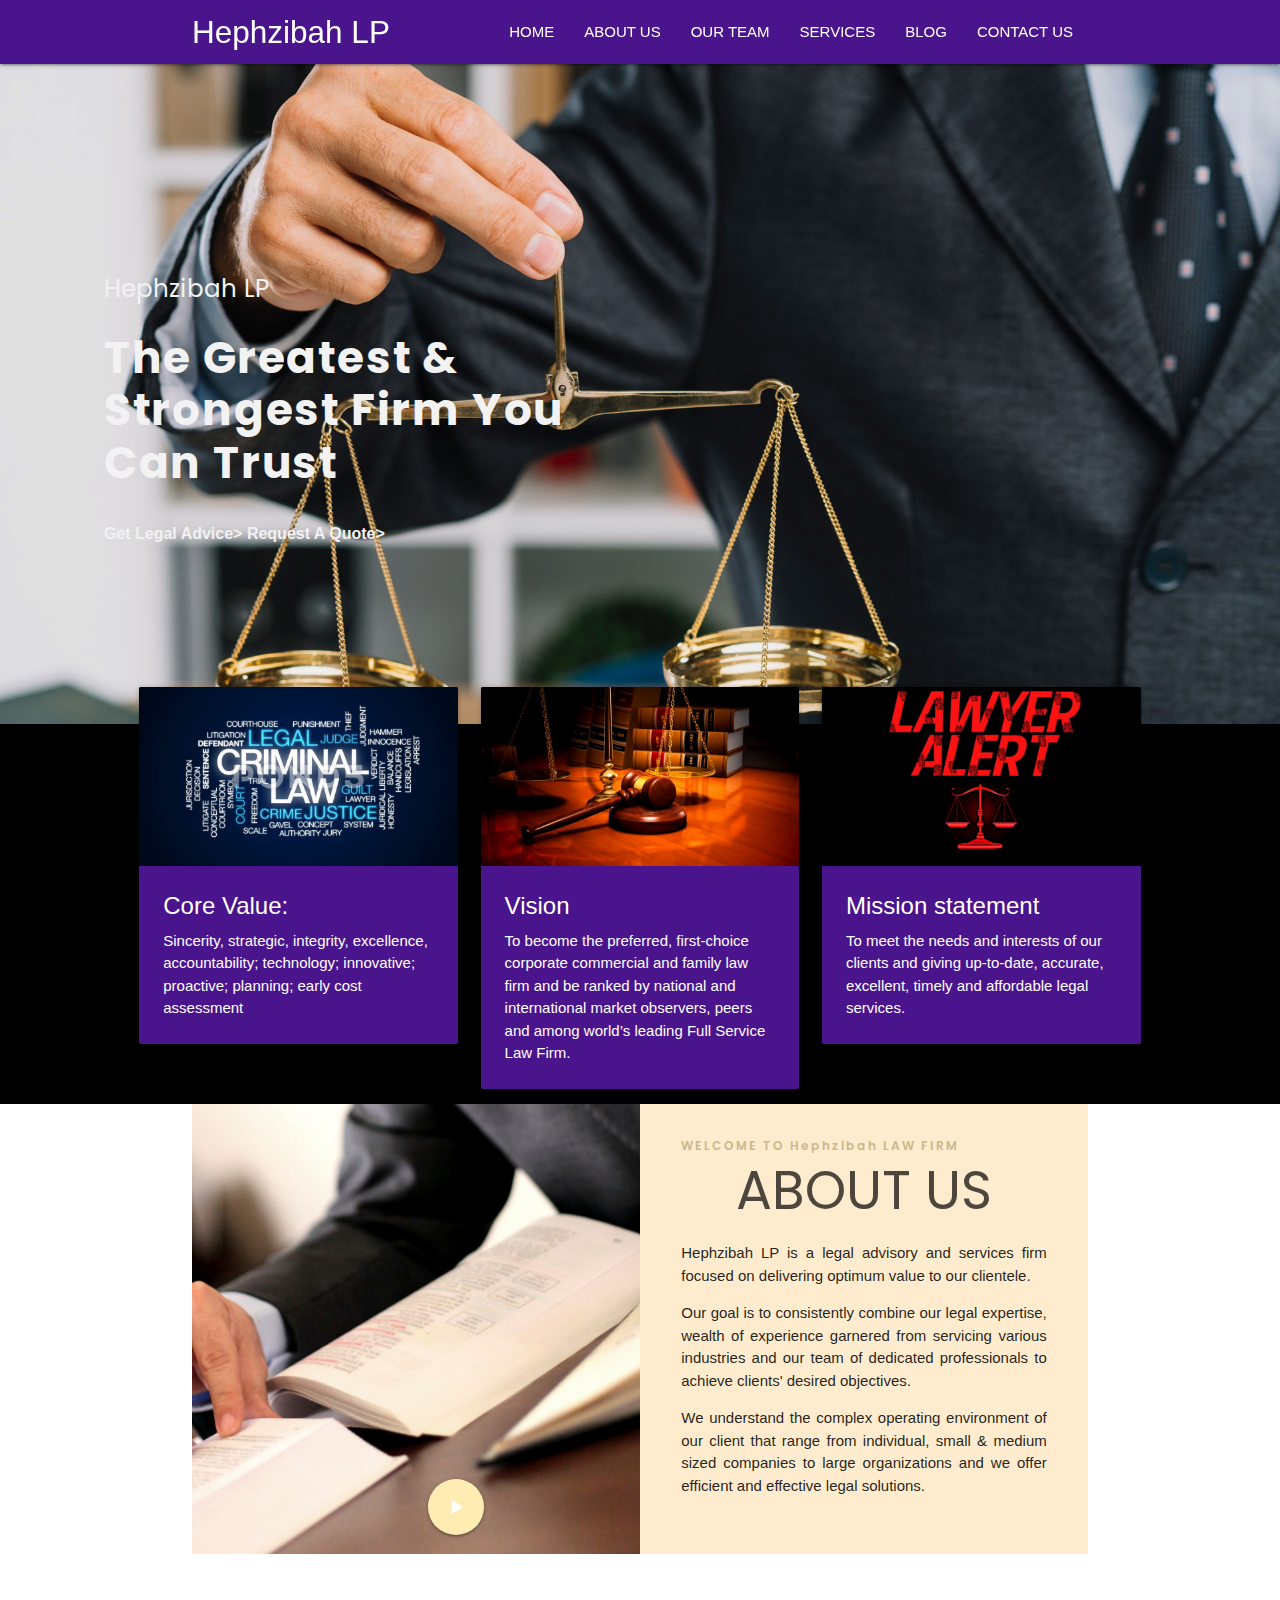
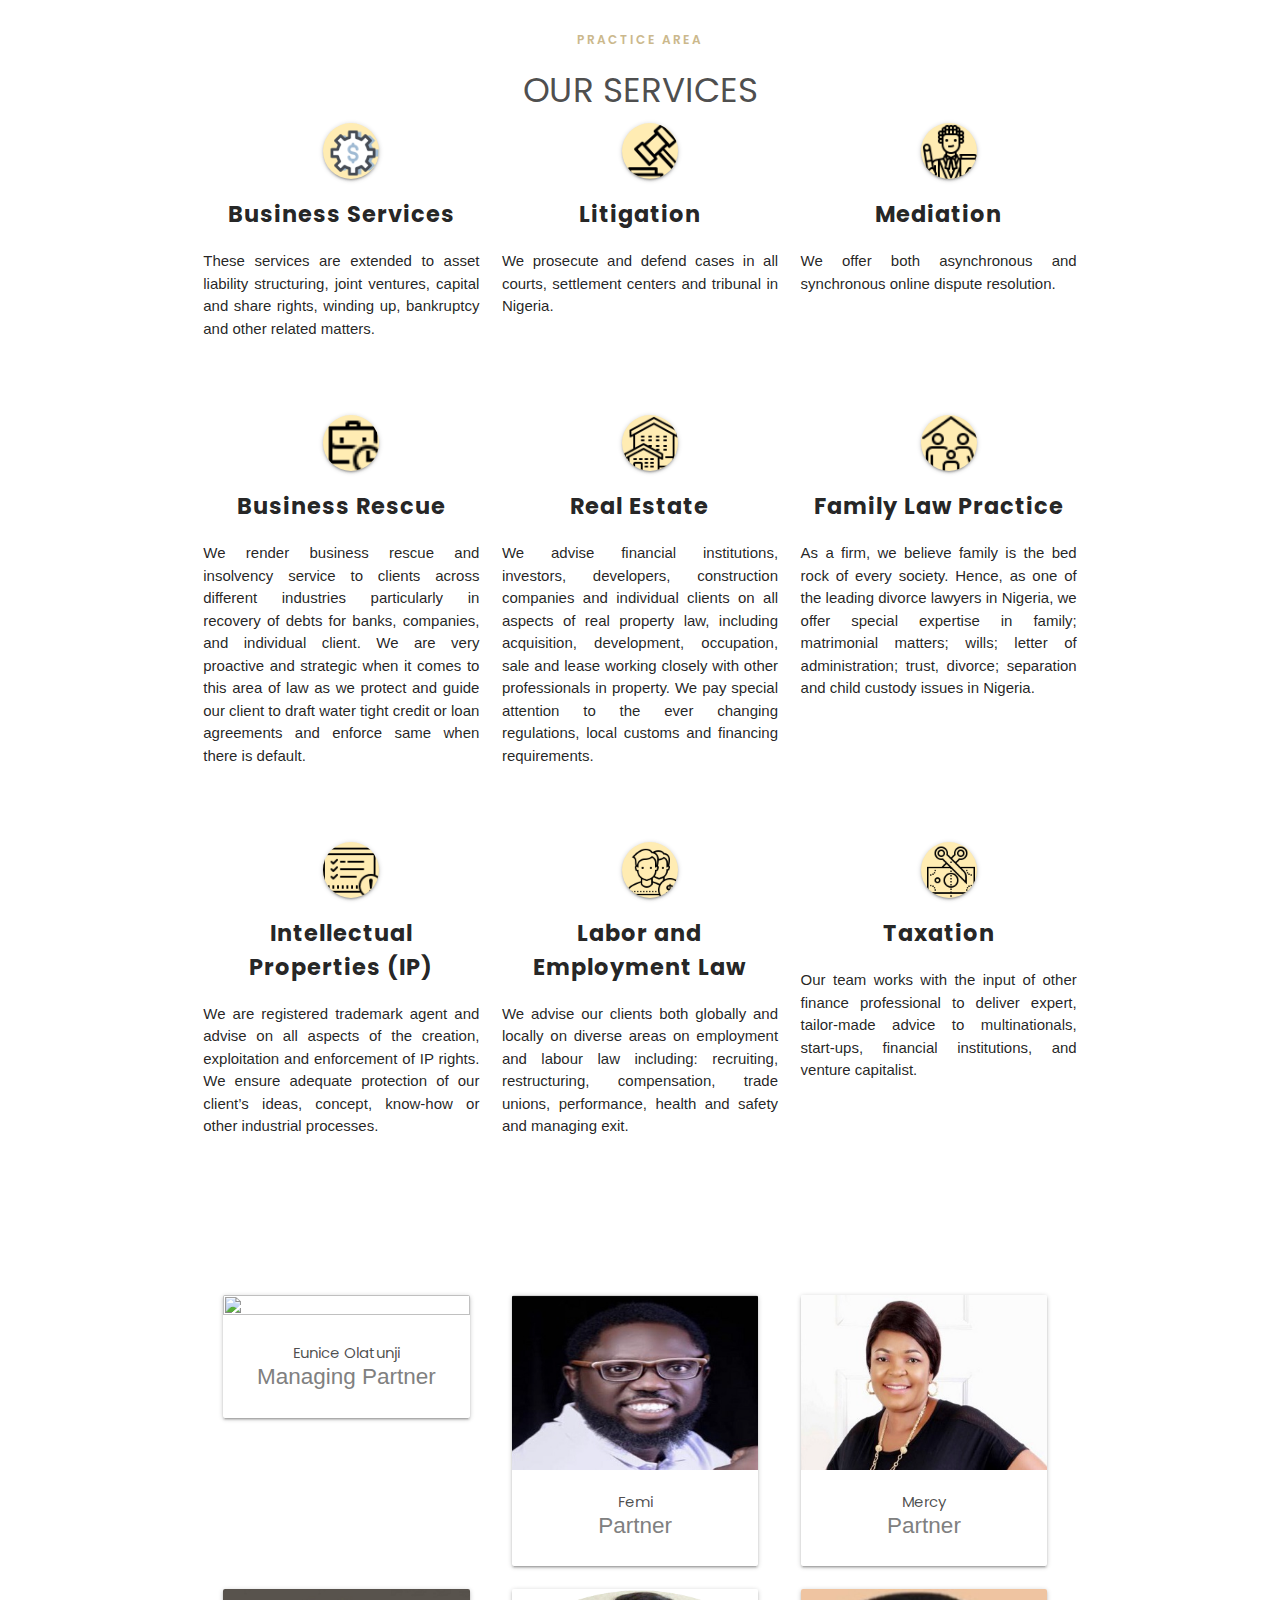
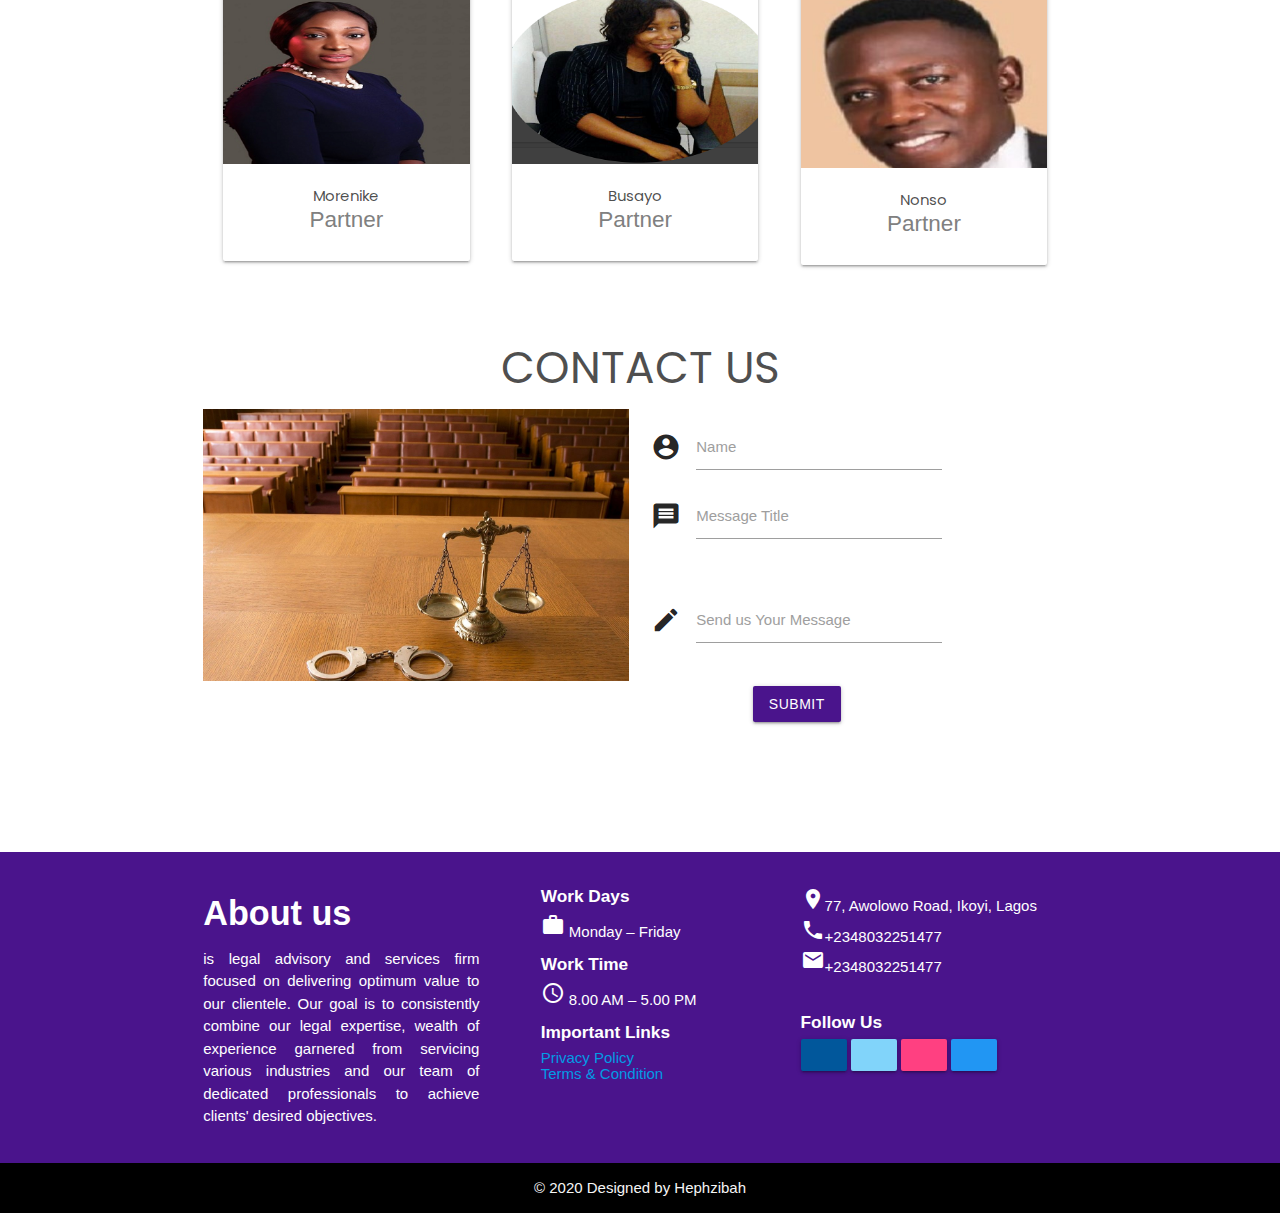
==== commit 2b322eb7: "latest" ====
--- a/index.html
+++ b/index.html
@@ -489,7 +489,7 @@
                     
                     <ul>
                     
-                    <li><i class="material-icons prefix">place</i>2A Agbeke Rotinwa Close, Dolphin Extension, Ikoyi Lagos</li>
+                    <li><i class="material-icons prefix">place</i>77, Awolowo Road, Ikoyi, Lagos</li>
                     <li><i class="material-icons prefix">call</i>+2348032251477</li>
                     <li><i class="material-icons prefix">email</i>+2348032251477</li>
                     <br/>
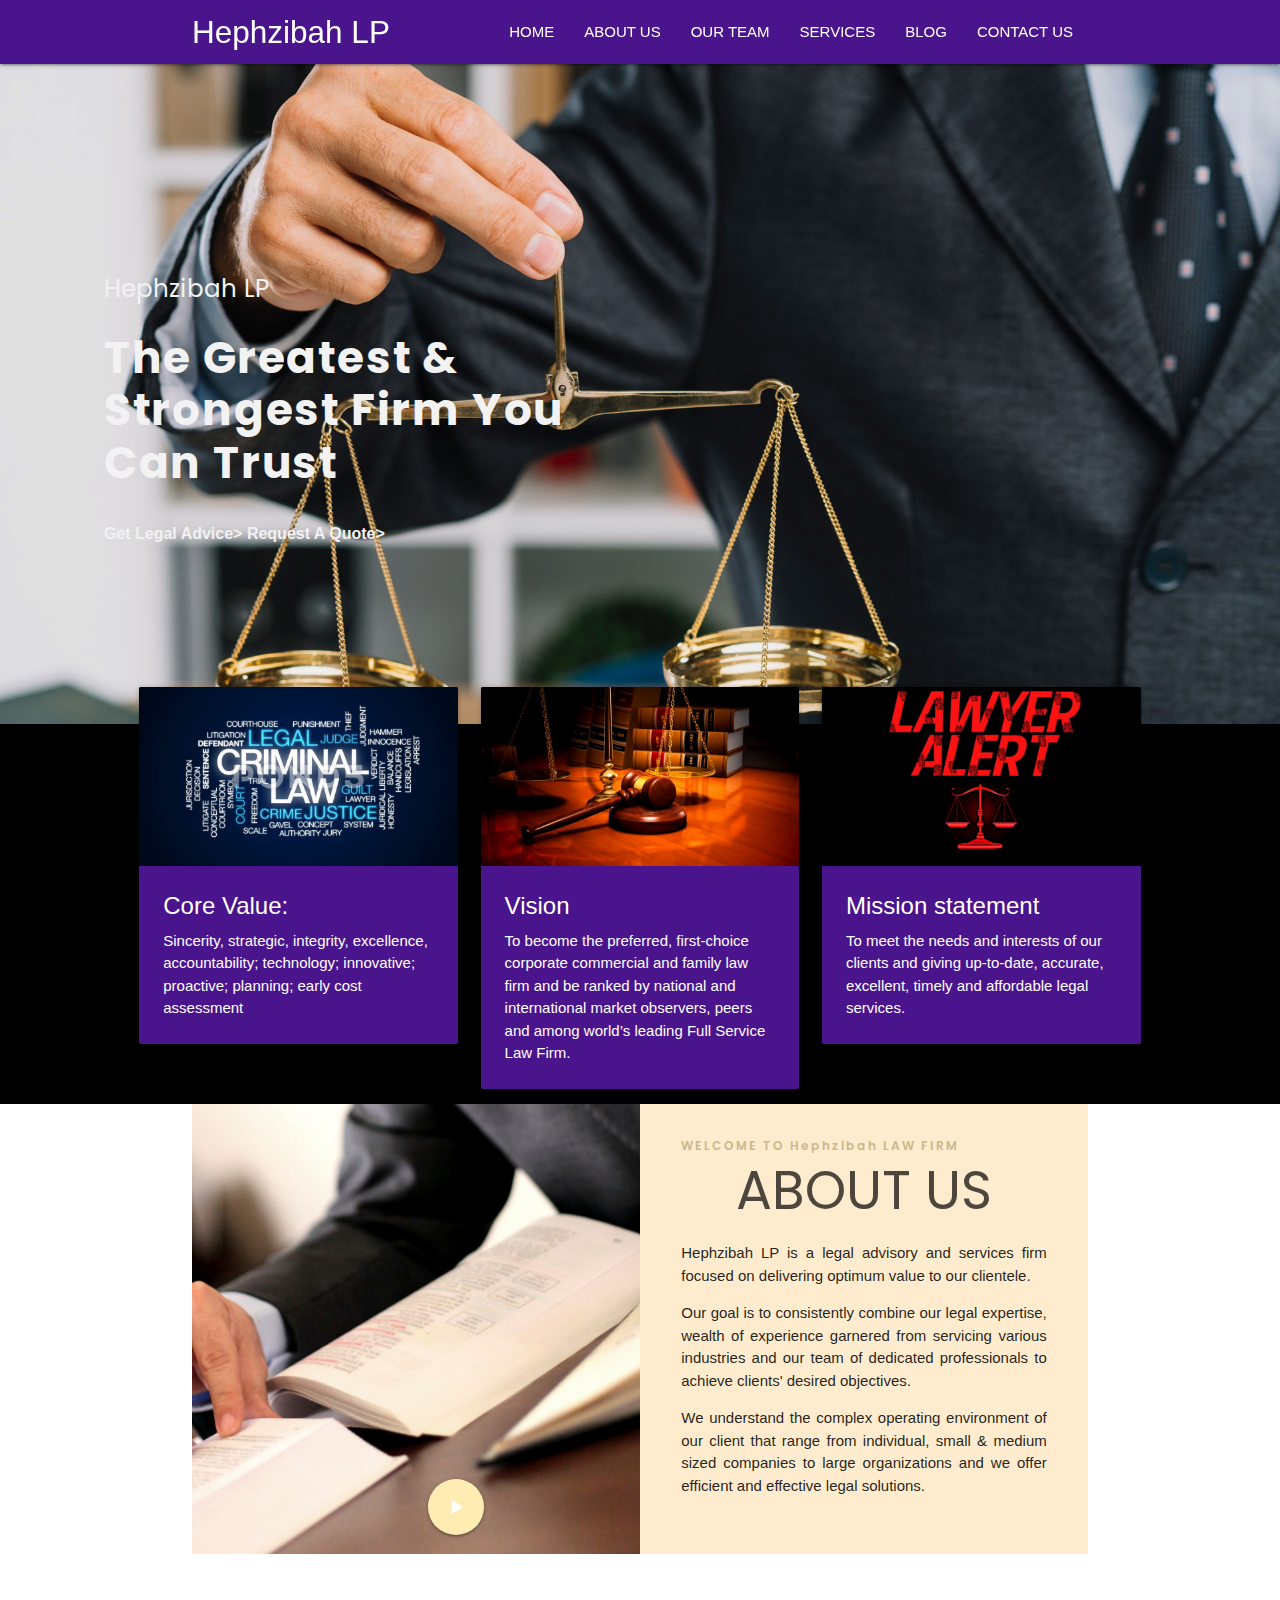
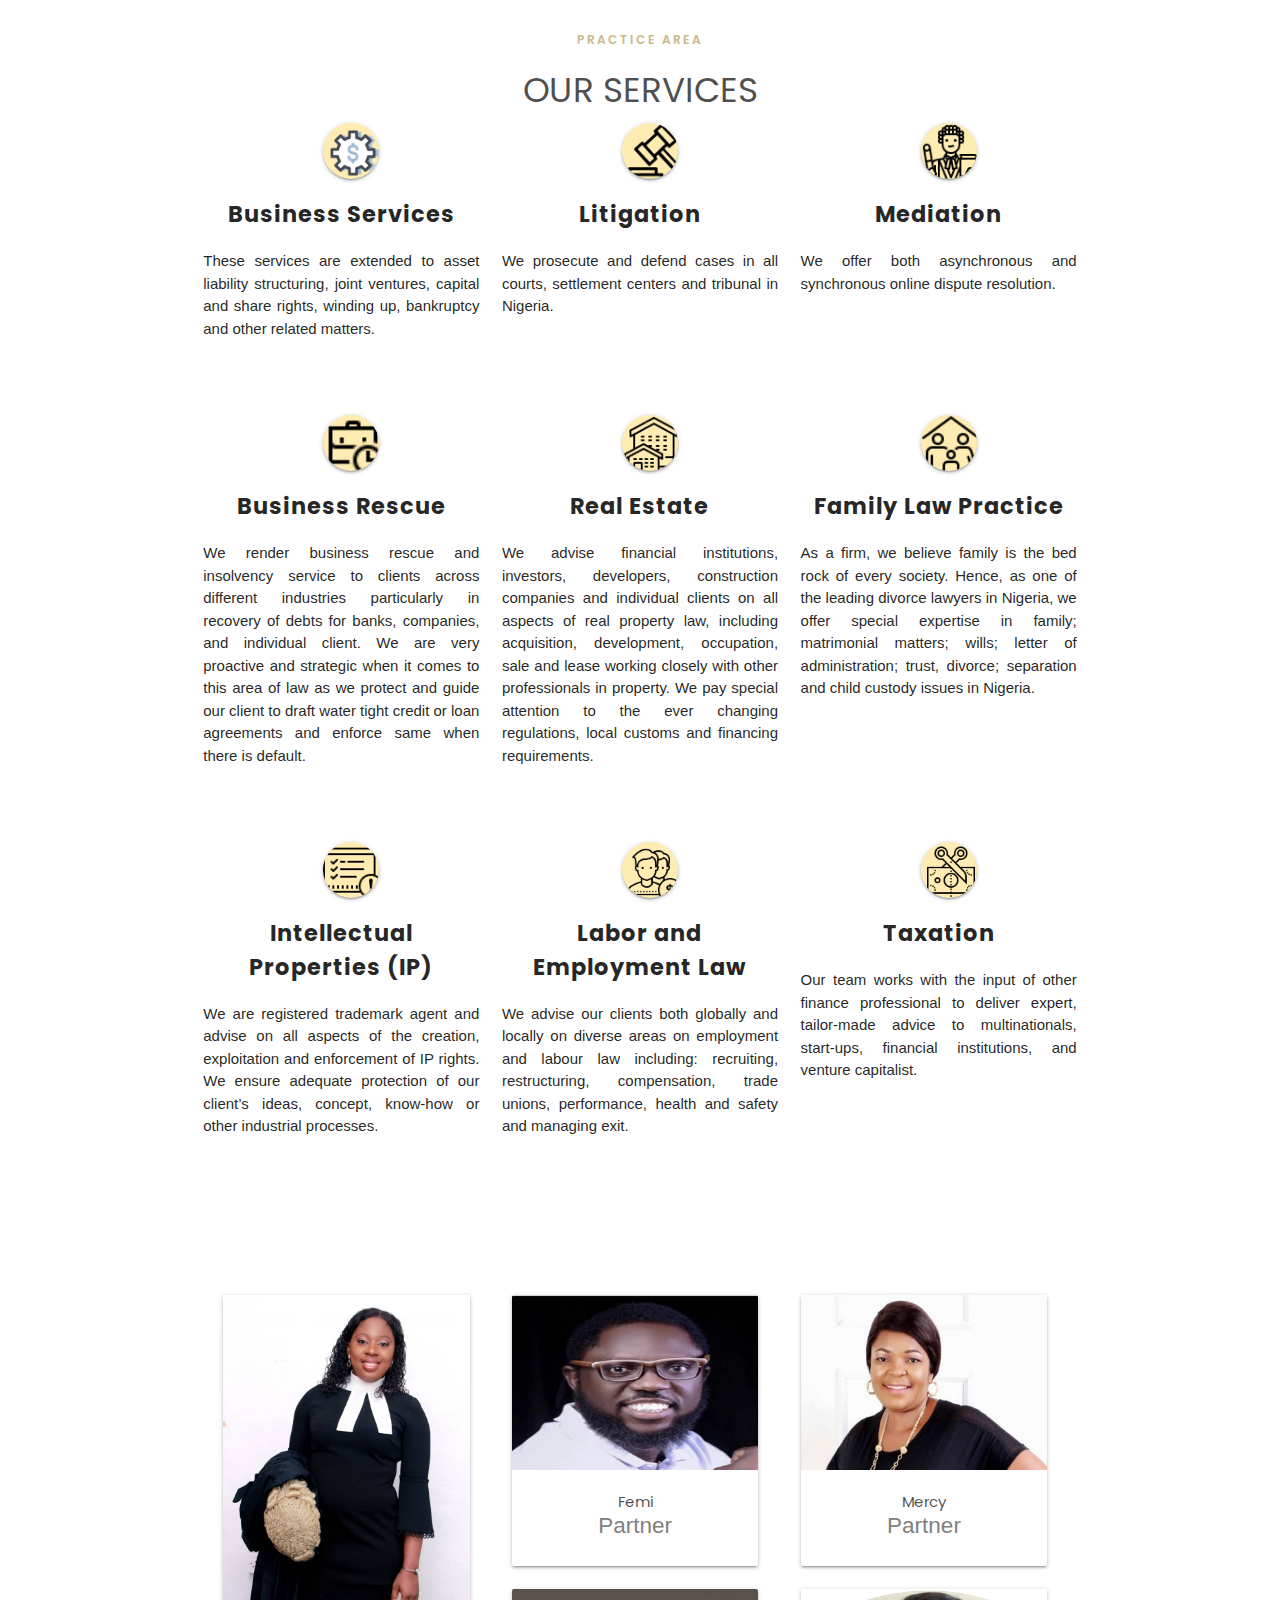
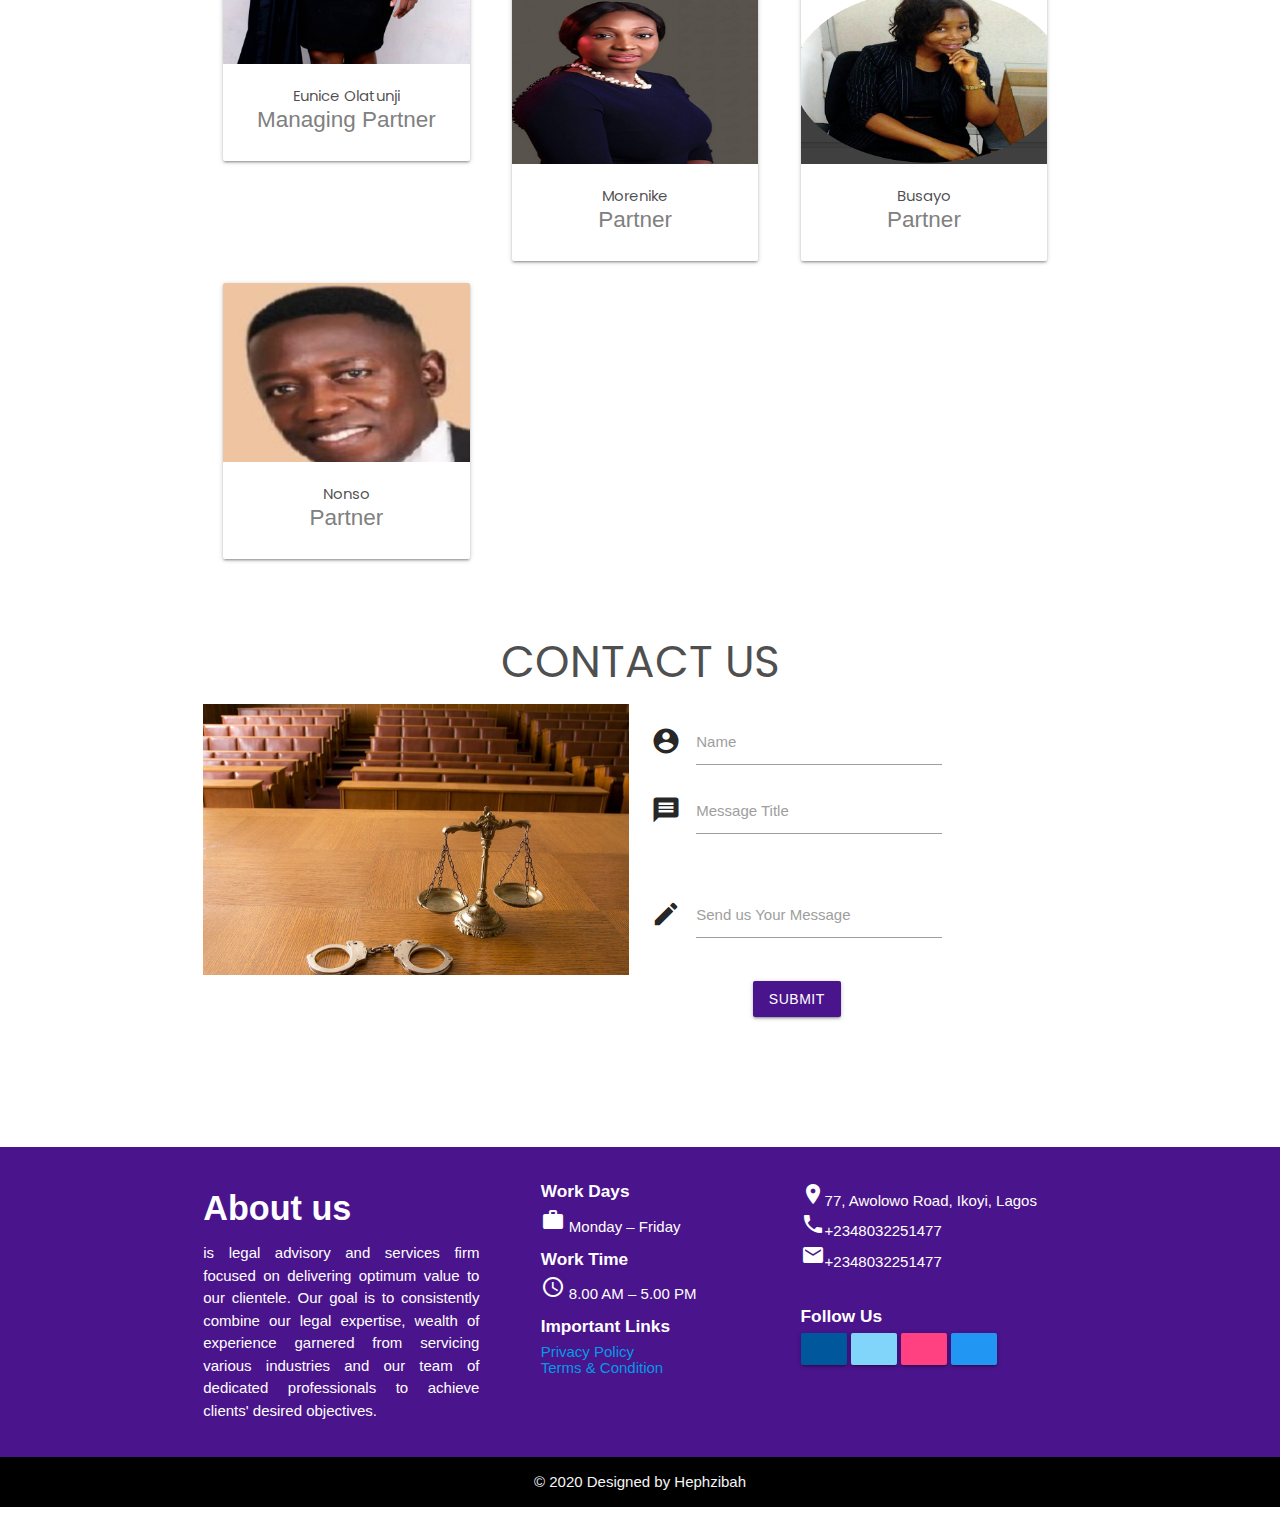
==== commit 81717f81: "images" ====
--- a/index.html
+++ b/index.html
@@ -236,7 +236,7 @@
             <div class="col s12 l4" id="card1">
                 <div class="card">
                     <div class="card-image">
-                        <img src="img/eunice.JPG" alt="" id="photo">
+                        <img src="img/eunice1.JPG" alt="" id="photo">
                     </div>
                     <div class="card-content">
                         
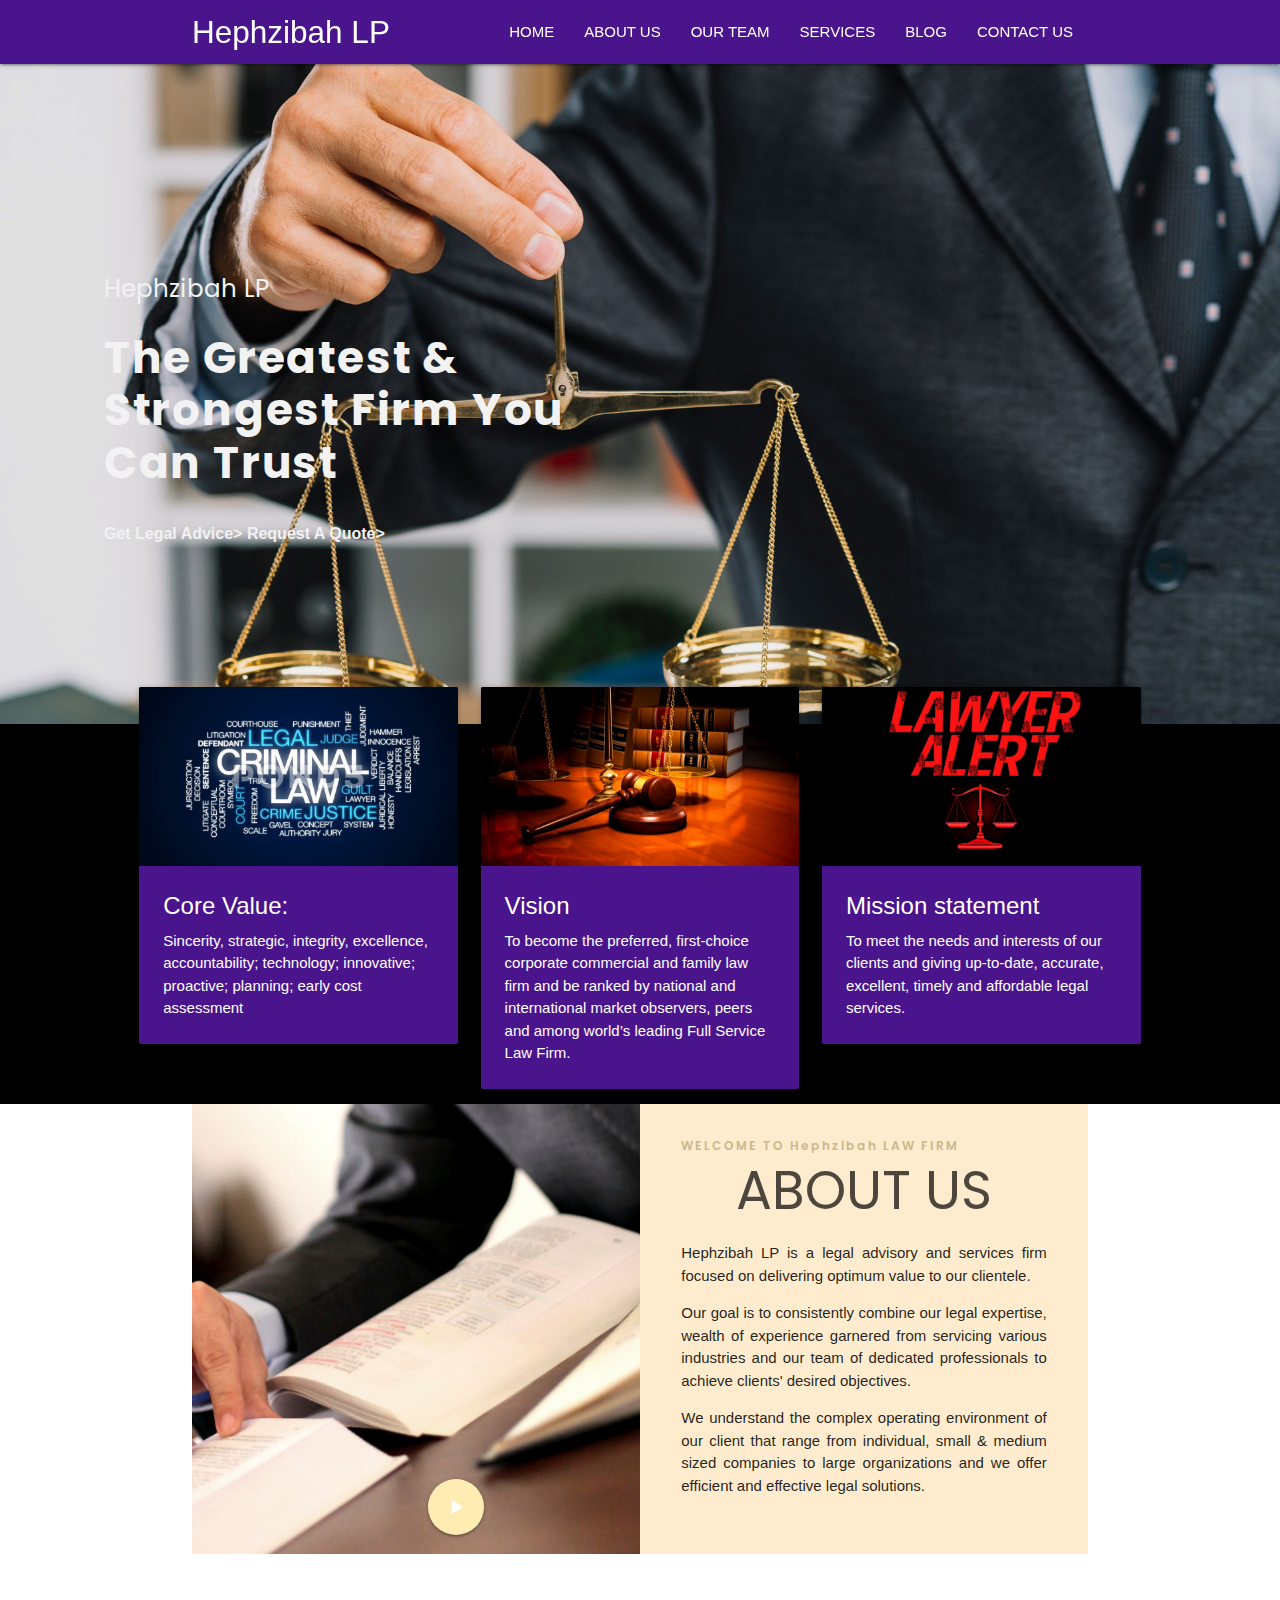
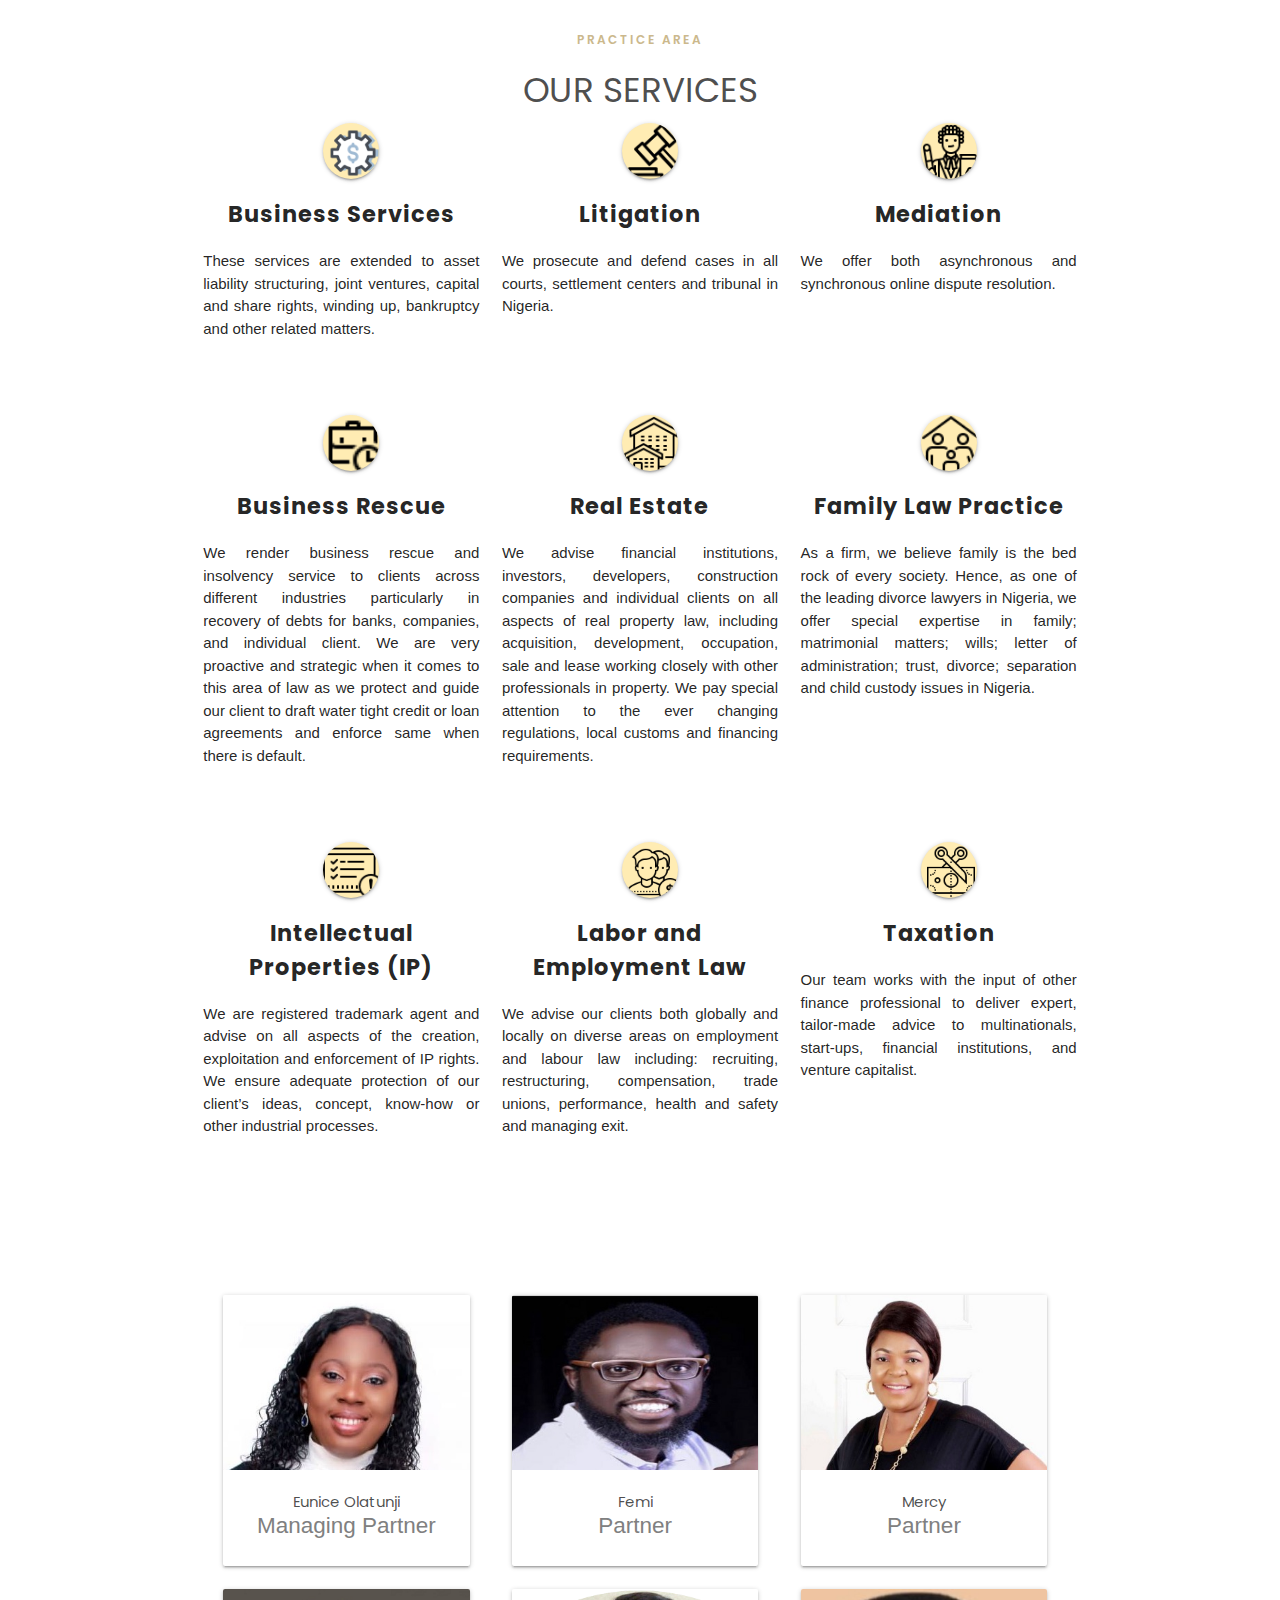
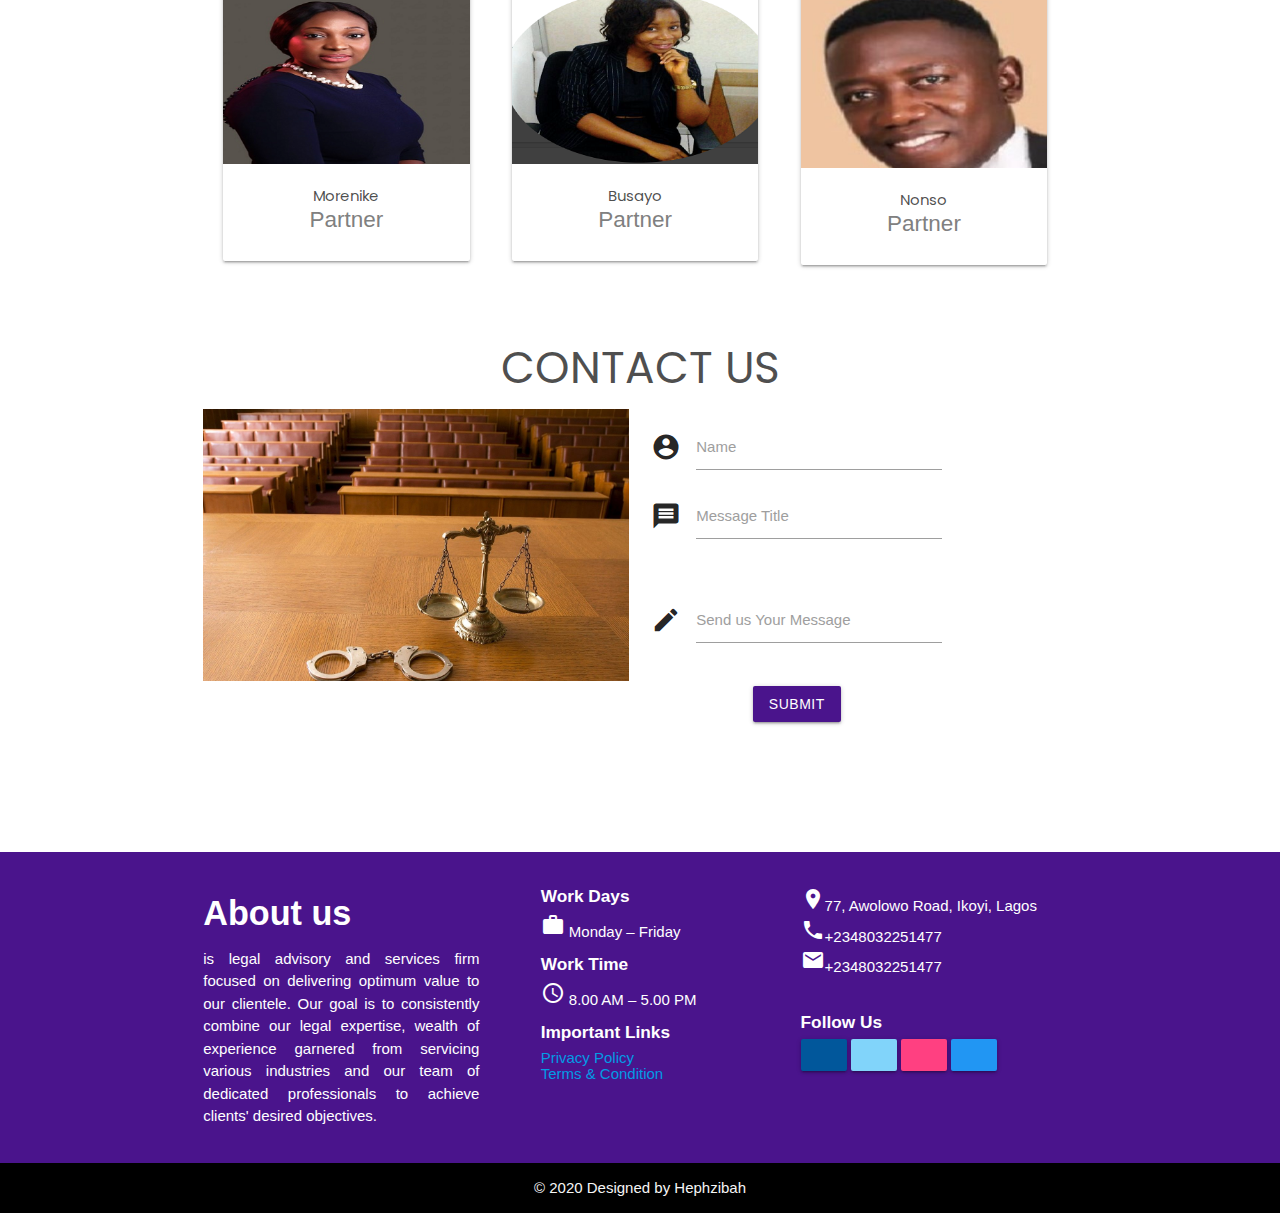
==== commit 919400da: "image" ====
--- a/index.html
+++ b/index.html
@@ -236,7 +236,7 @@
             <div class="col s12 l4" id="card1">
                 <div class="card">
                     <div class="card-image">
-                        <img src="img/eunice1.JPG" alt="" id="photo">
+                        <img src="img/eunice.jpg" alt="" id="photo">
                     </div>
                     <div class="card-content">
                         
